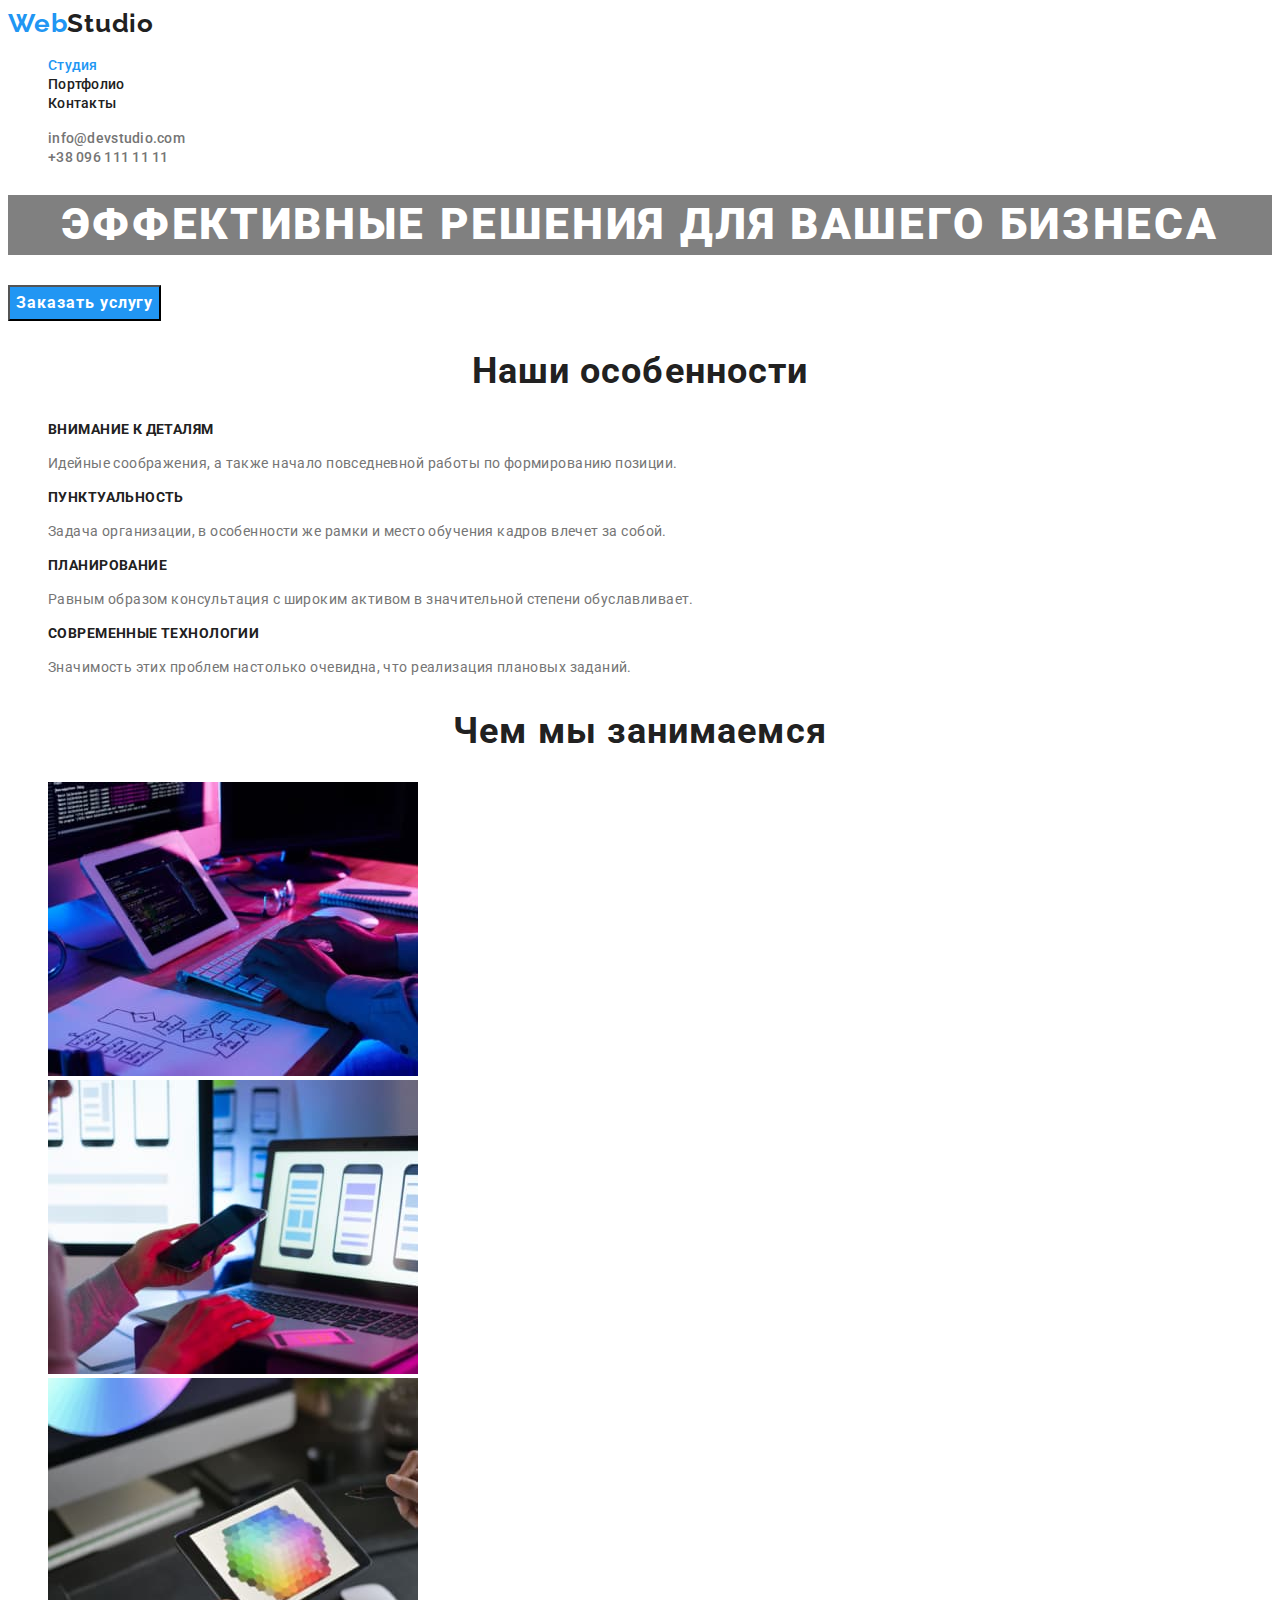
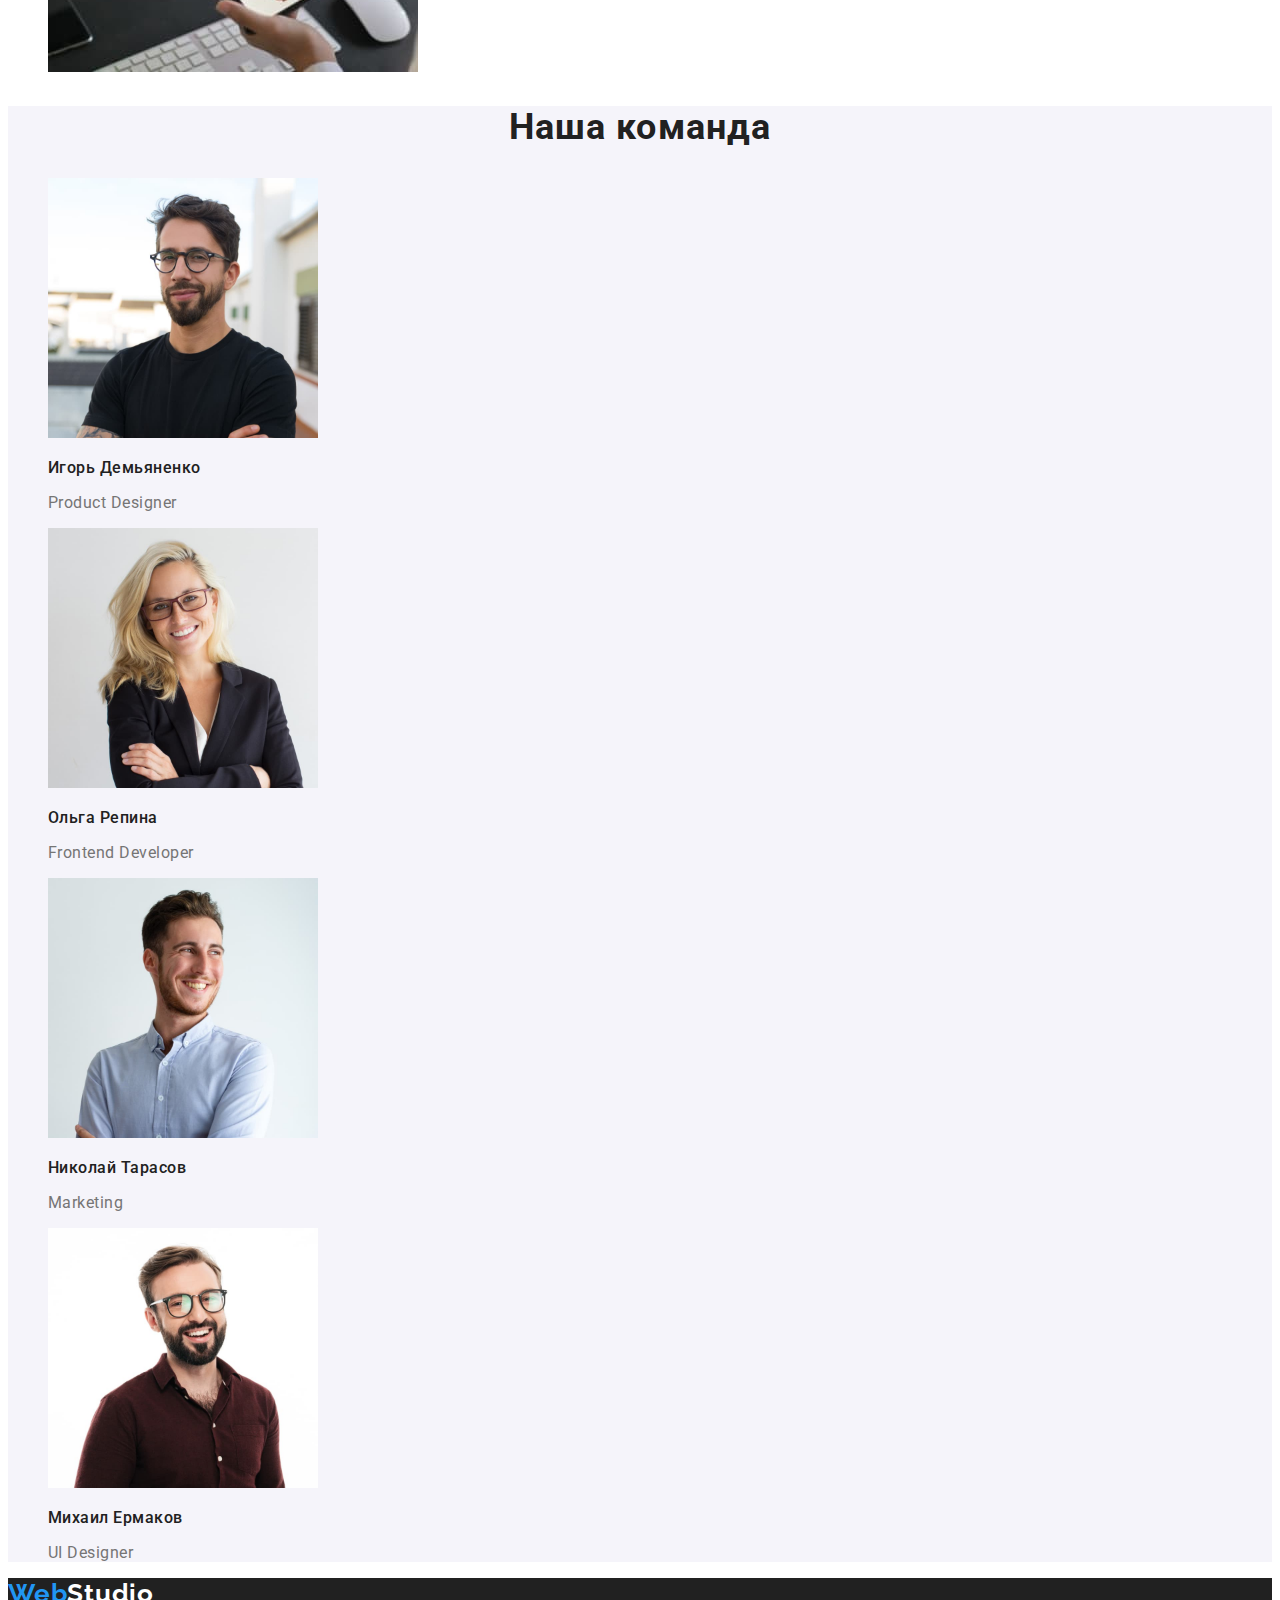
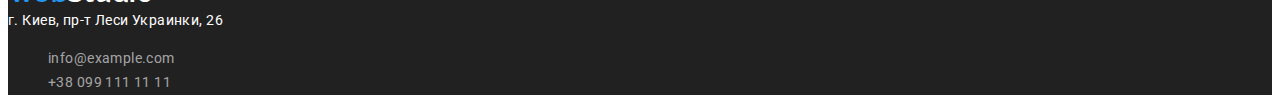
==== index.html @ 9cbf8802 "Initial commit" ====
<!DOCTYPE html>
<html lang="ru">

<head>
    <meta charset="UTF-8">
    <meta http-equiv="X-UA-Compatible" content="IE=edge">
    <meta name="viewport" content="width=device-width, initial-scale=1.0">
    <title>Main</title>
    <link rel="preconnect" href="https://fonts.googleapis.com">
    <link rel="preconnect" href="https://fonts.gstatic.com" crossorigin>
    <link href="https://fonts.googleapis.com/css2?family=Raleway:wght@700&family=Roboto:wght@400;500;700;900&display=swap"
          rel="stylesheet">
    <link rel="stylesheet" href="./css/styles.css">
</head>

<body>
    <!--шапка сайта-->
    <header>
        <nav>
            <a href="" class="logo"><span class="accent">Web</span>Studio</a>
            <ul class="site-nav">
                <li>
                    <a href="./index.html" class="link current">Студия</a>
                </li>
                <li>
                    <a href="./portfolio.html" class="link">Портфолио</a>
                </li>
                <li>
                    <a href="./contacts.html" class="link">Контакты</a>
                </li>
            </ul>
        </nav>
        <ul class="contacts">
            <li>
                <a href="mailto:info@devstudio.com" class="email">info@devstudio.com</a>
            </li>
            <li>
                <a href="tel:+380961111111" class="tel">+38 096 111 11 11</a>
            </li>
        </ul>
    </header>
    <!--основной контент-->
    <main>
        <section class="hero">
            <h1>Эффективные решения для вашего бизнеса</h1>
            <button type="button" class="button">Заказать услугу</button>
        </section>
        <!--особенности-->
        <section>
            <h2 class="title">Наши особенности</h2>
            <ul class="features">
                <li>
                    <h3 class="feature-title">Внимание к деталям</h3>
                    <p class="feature-text">Идейные соображения, а также начало повседневной работы по формированию позиции.</p>
                </li>
                <li>
                    <h3 class="feature-title">Пунктуальность</h3>
                    <p class="feature-text">Задача организации, в особенности же рамки и место обучения кадров влечет за собой.</p>
                </li>
                <li>
                    <h3 class="feature-title">Планирование</h3>
                    <p class="feature-text">Равным образом консультация с широким активом в значительной степени обуславливает.</p>
                </li>
                <li>
                    <h3 class="feature-title">Современные технологии</h3>
                    <p class="feature-text">Значимость этих проблем настолько очевидна, что реализация плановых заданий.</p>
                </li>
            </ul>
        </section>
        <!--наше занятие-->
        <section class="jobs">
            <h2 class="title">Чем мы занимаемся</h2>
            <ul>
                <li>
                    <img width="370" height="294" src="./images/img-1.jpg" alt="Картинка с примером создания кода">
                </li>
                <li>
                    <img width="370" height="294" src="./images/img-2.jpg" alt="Картинка с примером создания мобильных приложений">
                </li>
                <li>
                    <img width="370" height="294" src="./images/img-3.jpg" alt="Картинка с примером оформления сайтов">
                </li>
            </ul>
        </section>
        <!--наша команда-->
        <section class="team">
            <h2 class="title">Наша команда</h2>
            <ul>
                <li>
                    <img src="./images/photo-1.jpg" alt="фото Игоря Демьяненко" width="270" height="260">
                    <h3 class="name">Игорь Демьяненко</h3>
                    <p class="prof">Product Designer</p>
                </li>
                <li>
                    <img src="./images/photo-2.jpg" alt="фото Ольги Репиной" width="270" height="260">
                    <h3 class="name">Ольга Репина</h3>
                    <p class="prof">Frontend Developer</p>
                </li>
                <li>
                    <img src="./images/photo-3.jpg" alt="фото Николая Тарасова" width="270" height="260">
                    <h3 class="name">Николай Тарасов</h3>
                    <p class="prof">Marketing</p>
                </li>
                <li>
                    <img src="./images/photo-4.jpg" alt="фото Михаила Ермакова" width="270" height="260">
                    <h3 class="name">Михаил Ермаков</h3>
                    <p class="prof">UI Designer</p>
                </li>
            </ul>
        </section>
    </main>
    <!--Подвал-->
    <footer class="footer">
        <a href="./index.html" class="logo"><span class="accent">Web</span>Studio</a>
        <address class="adress">г. Киев, пр-т Леси Украинки, 26
            <ul>
                <li>
                    <a href="mailto:info@example.com" class="contacts">info@example.com</a>
                </li>
                <li>
                    <a href="tel:+380991111111" class="contacts">+38 099 111 11 11</a>
                </li>
            </ul>
        </address>
    </footer>
</body>
</html>
---- css/styles.css ----
:root {
  --text-color: #757575;
  --title-color: #212121;
  --accent-color: #2196f3;
  --primary-bkgrnd: #ffffff;
  --secondary-bkgrnd: #f5f4fa;
  --button-bkgrnd: #f5f4fa;
  --white-color: #ffffff;
  --white-transparency-06: rgba(255, 255, 255, 0.6);
}

body {
  background-color: var(--primary-bkgrnd);
  color: var(--text-color);
  font-family: roboto, sans-serif;
}
ul {
  list-style: none;
}

.logo {
  color: var(--title-color);
  text-decoration: none;
  font-family: Raleway, sans-serif;
  font-weight: 700;
  font-size: 26px;
  line-height: 1.19;
  letter-spacing: 0.03em;
}
.accent {
  color: var(--accent-color);
}

/* навигация сайта */
.site-nav .link {
  color: var(--title-color);
  text-decoration: none;
  font-weight: 500;
  font-size: 14px;
  line-height: 1.14;
  letter-spacing: 0.02em;
}
.site-nav .link:hover,
.site-nav .link:focus {
  color: var(--accent-color);
}
.link.current {
  color: var(--accent-color);
}
.email {
  color: var(--text-color);
}
.tel {
  color: var(--text-color);
}
.contacts .email,
.contacts .tel {
  text-decoration: none;

  font-weight: 500;
  font-size: 14px;
  line-height: 1.14;
  letter-spacing: 0.02em;
}
.tel:hover,
.tel:focus {
  color: var(--accent-color);
}
.email:hover,
.email:focus {
  color: var(--accent-color);
}
/* герой */
.hero > h1 {
  color: var(--white-color);
  /* Временный фон */
  background-color: grey;

  font-weight: 900;
  font-size: 44px;
  line-height: 1.36;
  text-align: center;
  letter-spacing: 0.06em;
  text-transform: uppercase;
}
/* кнопка */
.button {
  background-color: var(--accent-color);
  color: var(--white-color);

  font-family: Roboto;
  font-weight: 700;
  font-size: 16px;
  line-height: 1.87;
  display: flex;
  cursor: pointer;
  align-items: center;
  text-align: center;
  letter-spacing: 0.06em;
}
.button:hover,
button:focus {
  color: var(--accent-color);
  background-color: var(--white-color);
}
/* секции основного контента */

.title {
  color: var(--title-color);

  font-weight: 700;
  font-size: 36px;
  line-height: 1.17;
  text-align: center;
  letter-spacing: 0.03em;
}
/* особенности */
.features .feature-title {
  color: var(--title-color);
  font-weight: 700;
  font-size: 14px;
  line-height: 1.14;
  letter-spacing: 0.03em;
  text-transform: uppercase;
}
.features .feature-text {
  color: var(--text-color);
  font-size: 14px;
  line-height: 1.71;
  letter-spacing: 0.03em;
}
/* наша команда*/
.team {
  background-color: var(--secondary-bkgrnd);
}
.team .name {
  color: var(--title-color);
  font-weight: 500;
  font-size: 16px;
  line-height: 1.19;
  letter-spacing: 0.03em;
}
.team .prof {
  font-size: 16px;
  line-height: 1.19;
  letter-spacing: 0.03em;
}
/* футер */

.footer > .logo {
  color: var(--white-color);
}
.adress {
  color: var(--white-color);
  font-size: 14px;
  line-height: 1.71;
  letter-spacing: 0.03em;
  font-style: normal;
}
.footer .contacts:hover,
.footer .contacts:focus {
  color: var(--accent-color);
}

.footer .contacts {
  color: var(--white-transparency-06);
  text-decoration: none;
  font-style: normal;
  font-size: 14px;
  line-height: 1.71;
  letter-spacing: 0.03em;
}
.footer {
  background-color: var(--title-color);
}

/* Портфолио */
.filter-btn {
  color: var(--title-color);
  background-color: var(--button-bkgrnd);
  font-family: Roboto;
  font-weight: 500;
  font-size: 16px;
  line-height: 1.62;
  cursor: pointer;
  text-align: center;
  letter-spacing: 0.03em;
}
.filter-btn:hover,
.filter-btn:focus {
  color: var(--white-color);
  background-color: var(--accent-color);
}
.works .link {
  text-decoration: none;
}
.works .works-title {
  color: var(--title-color);

  font-size: 18px;
  line-height: 2;
  letter-spacing: 0.06em;
}
.works .works-type {
  color: var(--text-color);
  font-size: 16px;
  line-height: 1.87;
  letter-spacing: 0.03em;
}
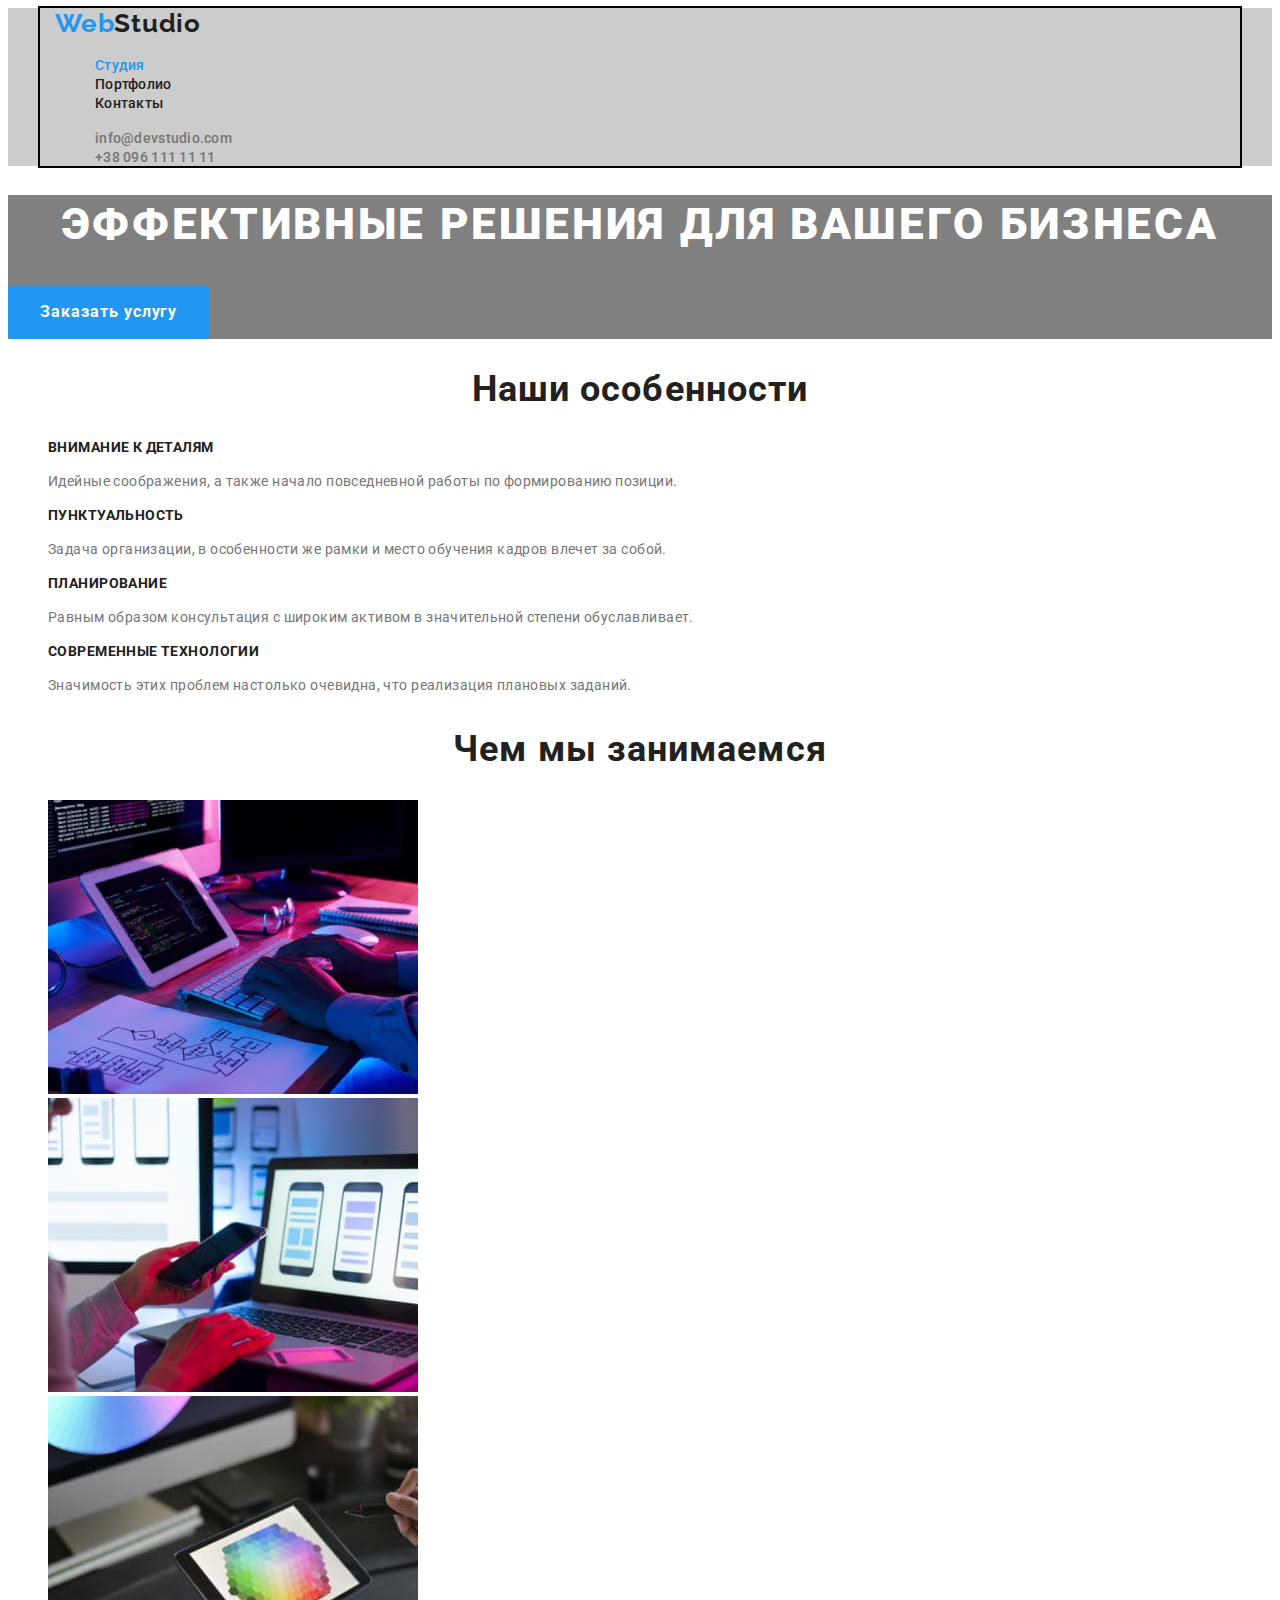
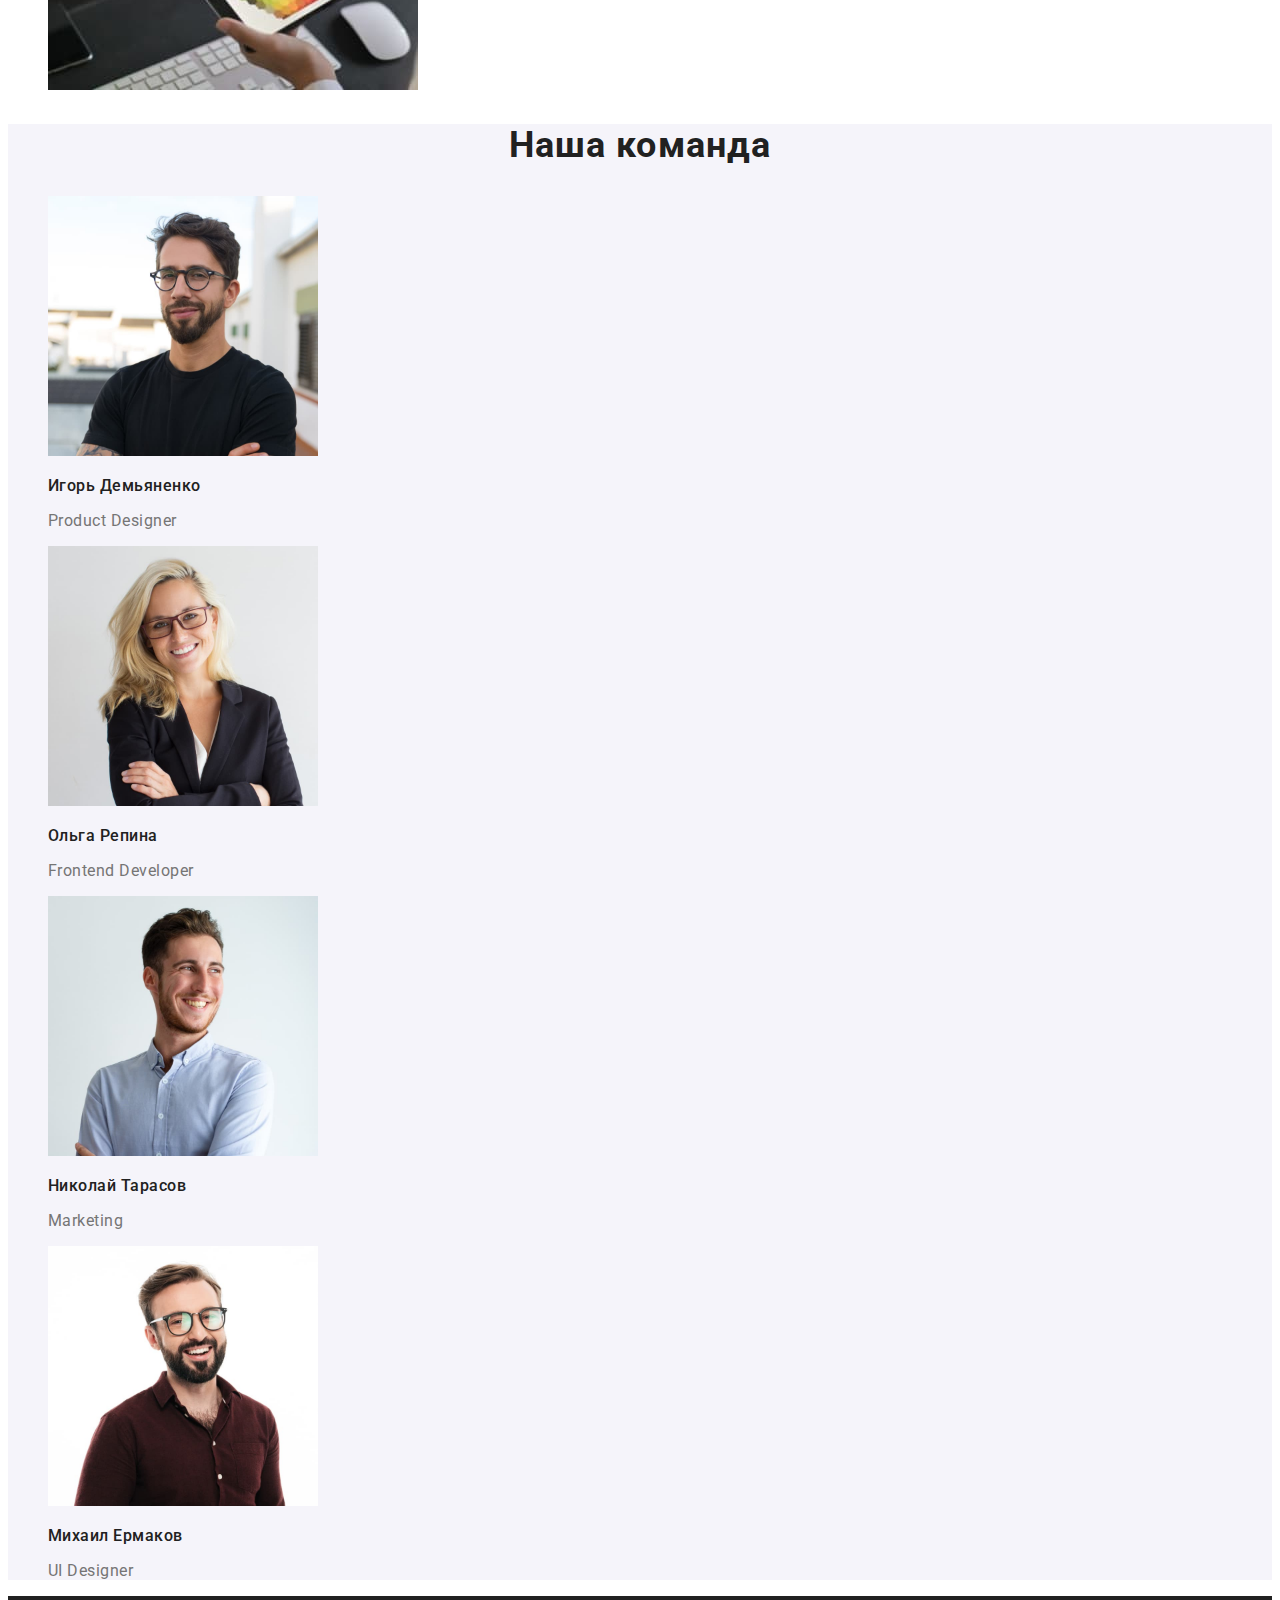
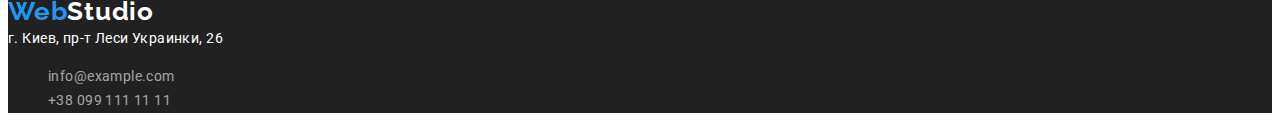
==== commit 1378755a: "Выравнивает хедер, добавляет оформление кнопки" ====
--- a/index.html
+++ b/index.html
@@ -15,7 +15,8 @@
 
 <body>
     <!--шапка сайта-->
-    <header>
+    <header class="page-header">
+        <div class="container">
         <nav>
             <a href="" class="logo"><span class="accent">Web</span>Studio</a>
             <ul class="site-nav">
@@ -37,7 +38,7 @@
             <li>
                 <a href="tel:+380961111111" class="tel">+38 096 111 11 11</a>
             </li>
-        </ul>
+        </ul></div>
     </header>
     <!--основной контент-->
     <main>
--- a/css/styles.css
+++ b/css/styles.css
@@ -8,6 +8,10 @@
   --white-color: #ffffff;
   --white-transparency-06: rgba(255, 255, 255, 0.6);
 }
+/* container
+width 1170px
+padding left 15px
+padding right 15px */
 
 body {
   background-color: var(--primary-bkgrnd);
@@ -18,6 +22,16 @@
   list-style: none;
 }
 
+/* Шапка сайта */
+.page-header {
+  background-color: #ccc;
+}
+.container {
+  margin: 0 auto;
+  width: 1170px;
+  padding: 0 15px;
+  outline: 2px solid #000;
+}
 .logo {
   color: var(--title-color);
   text-decoration: none;
@@ -71,11 +85,13 @@
   color: var(--accent-color);
 }
 /* герой */
-.hero > h1 {
+
+.hero {
   color: var(--white-color);
   /* Временный фон */
   background-color: grey;
-
+}
+.hero > h1 {
   font-weight: 900;
   font-size: 44px;
   line-height: 1.36;
@@ -85,6 +101,11 @@
 }
 /* кнопка */
 .button {
+  border: 2px solid transparent;
+  display: inline-block;
+  min-width: 200px;
+  border-radius: 4px;
+  padding: 10px 30px;
   background-color: var(--accent-color);
   color: var(--white-color);
 
@@ -92,7 +113,6 @@
   font-weight: 700;
   font-size: 16px;
   line-height: 1.87;
-  display: flex;
   cursor: pointer;
   align-items: center;
   text-align: center;
@@ -100,6 +120,7 @@
 }
 .button:hover,
 button:focus {
+  border: 2px solid var(--accent-color);
   color: var(--accent-color);
   background-color: var(--white-color);
 }
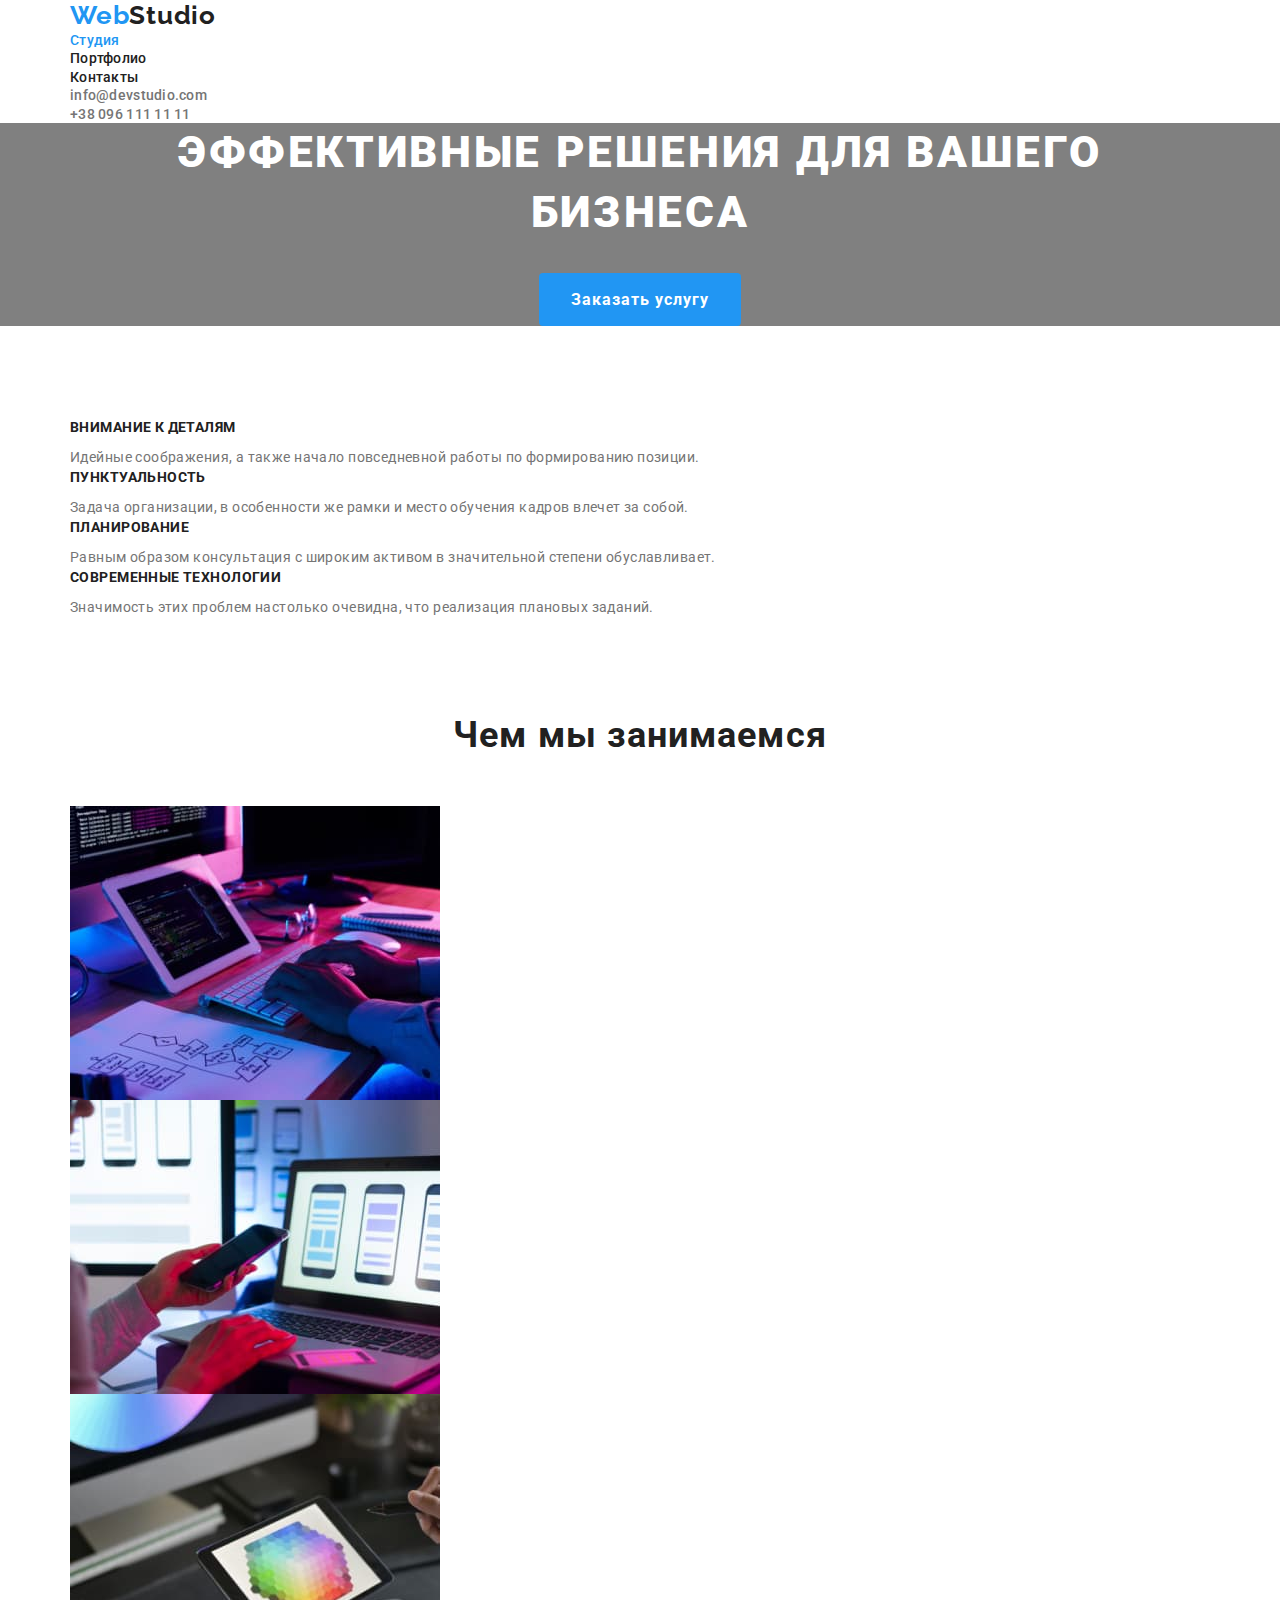
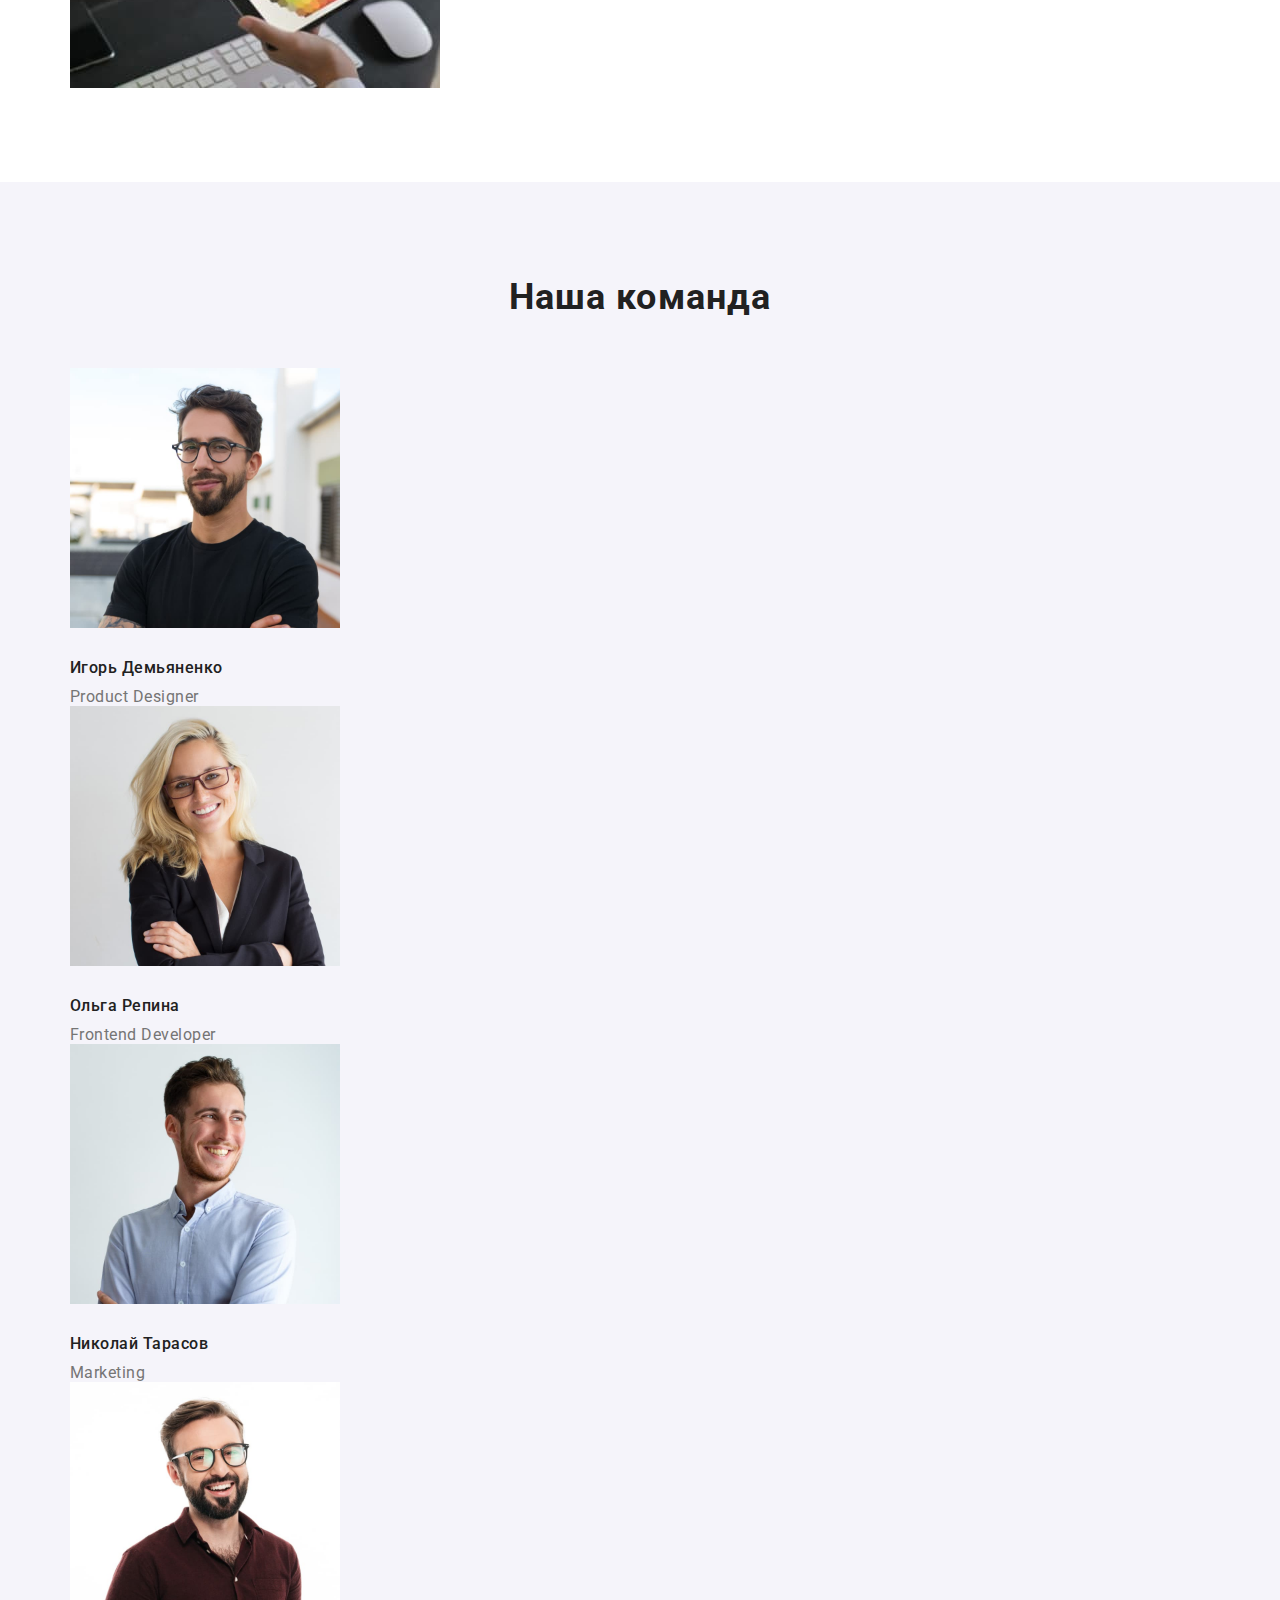
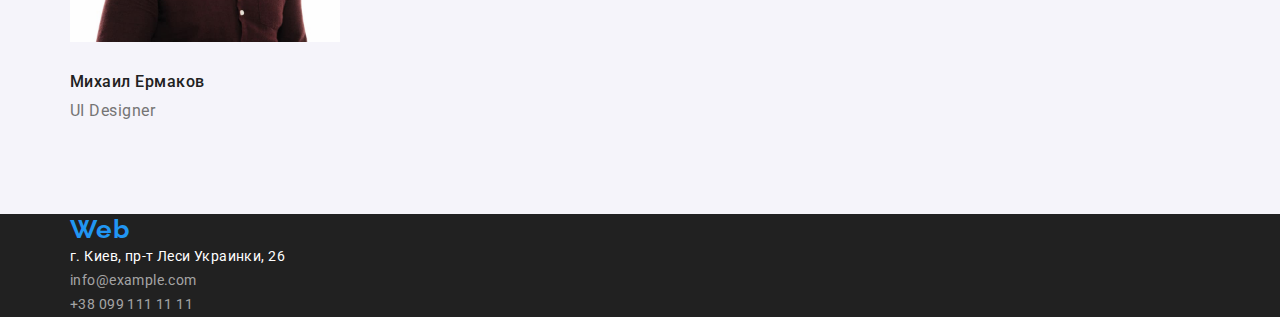
==== commit 57486574: "добавляет нормализацию, устанавливает отступы" ====
--- a/index.html
+++ b/index.html
@@ -10,6 +10,7 @@
     <link rel="preconnect" href="https://fonts.gstatic.com" crossorigin>
     <link href="https://fonts.googleapis.com/css2?family=Raleway:wght@700&family=Roboto:wght@400;500;700;900&display=swap"
           rel="stylesheet">
+    <link rel="stylesheet" href="https://cdnjs.cloudflare.com/ajax/libs/modern-normalize/1.0.0/modern-normalize.min.css" />
     <link rel="stylesheet" href="./css/styles.css">
 </head>
 
@@ -19,7 +20,7 @@
         <div class="container">
         <nav>
             <a href="" class="logo"><span class="accent">Web</span>Studio</a>
-            <ul class="site-nav">
+            <ul class="site-nav list">
                 <li>
                     <a href="./index.html" class="link current">Студия</a>
                 </li>
@@ -31,7 +32,7 @@
                 </li>
             </ul>
         </nav>
-        <ul class="contacts">
+        <ul class="contacts list">
             <li>
                 <a href="mailto:info@devstudio.com" class="email">info@devstudio.com</a>
             </li>
@@ -42,14 +43,17 @@
     </header>
     <!--основной контент-->
     <main>
+        <!-- Герой -->
         <section class="hero">
-            <h1>Эффективные решения для вашего бизнеса</h1>
-            <button type="button" class="button">Заказать услугу</button>
+            <div class="container">
+                <h1>Эффективные решения для вашего бизнеса</h1>
+                <button type="button" class="button">Заказать услугу</button>
+            </div>
         </section>
         <!--особенности-->
-        <section>
+        <section class="features container">
             <h2 class="title">Наши особенности</h2>
-            <ul class="features">
+            <ul class="features-list list">
                 <li>
                     <h3 class="feature-title">Внимание к деталям</h3>
                     <p class="feature-text">Идейные соображения, а также начало повседневной работы по формированию позиции.</p>
@@ -69,9 +73,9 @@
             </ul>
         </section>
         <!--наше занятие-->
-        <section class="jobs">
+        <section class="jobs container">
             <h2 class="title">Чем мы занимаемся</h2>
-            <ul>
+            <ul class="list">
                 <li>
                     <img width="370" height="294" src="./images/img-1.jpg" alt="Картинка с примером создания кода">
                 </li>
@@ -85,44 +89,49 @@
         </section>
         <!--наша команда-->
         <section class="team">
-            <h2 class="title">Наша команда</h2>
-            <ul>
-                <li>
-                    <img src="./images/photo-1.jpg" alt="фото Игоря Демьяненко" width="270" height="260">
-                    <h3 class="name">Игорь Демьяненко</h3>
-                    <p class="prof">Product Designer</p>
-                </li>
-                <li>
-                    <img src="./images/photo-2.jpg" alt="фото Ольги Репиной" width="270" height="260">
-                    <h3 class="name">Ольга Репина</h3>
-                    <p class="prof">Frontend Developer</p>
-                </li>
-                <li>
-                    <img src="./images/photo-3.jpg" alt="фото Николая Тарасова" width="270" height="260">
-                    <h3 class="name">Николай Тарасов</h3>
-                    <p class="prof">Marketing</p>
-                </li>
-                <li>
-                    <img src="./images/photo-4.jpg" alt="фото Михаила Ермакова" width="270" height="260">
-                    <h3 class="name">Михаил Ермаков</h3>
-                    <p class="prof">UI Designer</p>
-                </li>
-            </ul>
+            <div class="container">
+                <h2 class="title">Наша команда</h2>
+                <ul class="list">
+                    <li>
+                        <img src="./images/photo-1.jpg" alt="фото Игоря Демьяненко" width="270" height="260" class="team-img">
+                        <h3 class="name">Игорь Демьяненко</h3>
+                        <p class="prof">Product Designer</p>
+                    </li>
+                    <li>
+                        <img src="./images/photo-2.jpg" alt="фото Ольги Репиной" width="270" height="260" class="team-img">
+                        <h3 class="name">Ольга Репина</h3>
+                        <p class="prof">Frontend Developer</p>
+                    </li>
+                    <li>
+                        <img src="./images/photo-3.jpg" alt="фото Николая Тарасова" width="270" height="260" class="team-img">
+                        <h3 class="name">Николай Тарасов</h3>
+                        <p class="prof">Marketing</p>
+                    </li>
+                    <li>
+                        <img src="./images/photo-4.jpg" alt="фото Михаила Ермакова" width="270" height="260" class="team-img">
+                        <h3 class="name">Михаил Ермаков</h3>
+                        <p class="prof">UI Designer</p>
+                    </li>
+                </ul>
+            </div>
         </section>
     </main>
     <!--Подвал-->
     <footer class="footer">
-        <a href="./index.html" class="logo"><span class="accent">Web</span>Studio</a>
-        <address class="adress">г. Киев, пр-т Леси Украинки, 26
-            <ul>
-                <li>
-                    <a href="mailto:info@example.com" class="contacts">info@example.com</a>
-                </li>
-                <li>
-                    <a href="tel:+380991111111" class="contacts">+38 099 111 11 11</a>
-                </li>
-            </ul>
-        </address>
+        <div class="container">
+            <a href="./index.html" class="logo"><span class="accent">Web</span>Studio</a>
+            <address class="adress">г. Киев, пр-т Леси Украинки, 26
+                <ul class="list">
+                    <li>
+                        <a href="mailto:info@example.com" class="contacts">info@example.com</a>
+                    </li>
+                    <li>
+                        <a href="tel:+380991111111" class="contacts">+38 099 111 11 11</a>
+                    </li>
+                </ul>
+            </address>
+        </div>
+       
     </footer>
 </body>
 </html>--- a/css/styles.css
+++ b/css/styles.css
@@ -8,30 +8,27 @@
   --white-color: #ffffff;
   --white-transparency-06: rgba(255, 255, 255, 0.6);
 }
-/* container
-width 1170px
-padding left 15px
-padding right 15px */
 
 body {
   background-color: var(--primary-bkgrnd);
   color: var(--text-color);
   font-family: roboto, sans-serif;
 }
-ul {
+
+.list {
   list-style: none;
-}
-
-/* Шапка сайта */
-.page-header {
-  background-color: #ccc;
-}
+  margin: 0;
+  padding: 0;
+}
+
 .container {
   margin: 0 auto;
   width: 1170px;
   padding: 0 15px;
-  outline: 2px solid #000;
-}
+  /* outline: 2px solid gray; */
+}
+
+/* Шапка сайта */
 .logo {
   color: var(--title-color);
   text-decoration: none;
@@ -84,18 +81,21 @@
 .email:focus {
   color: var(--accent-color);
 }
+
 /* герой */
-
 .hero {
+  margin-bottom: 94px;
+  text-align: center;
   color: var(--white-color);
   /* Временный фон */
   background-color: grey;
 }
-.hero > h1 {
+.hero h1 {
+  margin-top: 0;
+  margin-bottom: 30px;
   font-weight: 900;
   font-size: 44px;
   line-height: 1.36;
-  text-align: center;
   letter-spacing: 0.06em;
   text-transform: uppercase;
 }
@@ -124,11 +124,10 @@
   color: var(--accent-color);
   background-color: var(--white-color);
 }
-/* секции основного контента */
 
 .title {
-  color: var(--title-color);
-
+  margin: 0;
+  color: var(--title-color);
   font-weight: 700;
   font-size: 36px;
   line-height: 1.17;
@@ -136,7 +135,14 @@
   letter-spacing: 0.03em;
 }
 /* особенности */
-.features .feature-title {
+.features {
+  margin-bottom: 94px;
+}
+/* временно скрытый заголовок */
+.features .title {
+  display: none;
+}
+.features-list .feature-title {
   color: var(--title-color);
   font-weight: 700;
   font-size: 14px;
@@ -144,17 +150,40 @@
   letter-spacing: 0.03em;
   text-transform: uppercase;
 }
-.features .feature-text {
+.features-list .feature-text {
   color: var(--text-color);
   font-size: 14px;
   line-height: 1.71;
   letter-spacing: 0.03em;
 }
+.feature-title {
+  margin: 0 0 10px;
+}
+.feature-text {
+  margin: 0;
+}
+
+/* Наше занятие */
+.jobs {
+  margin-bottom: 94px;
+}
+.jobs .title {
+  margin-bottom: 50px;
+}
+.jobs img {
+  display: block;
+}
+
 /* наша команда*/
 .team {
+  padding: 94px 0;
   background-color: var(--secondary-bkgrnd);
 }
+.team .title {
+  margin-bottom: 50px;
+}
 .team .name {
+  margin: 0 0 10px;
   color: var(--title-color);
   font-weight: 500;
   font-size: 16px;
@@ -162,9 +191,16 @@
   letter-spacing: 0.03em;
 }
 .team .prof {
+  margin: 0;
   font-size: 16px;
   line-height: 1.19;
   letter-spacing: 0.03em;
+}
+.team .team-img {
+  display: block;
+}
+.team-img {
+  margin-bottom: 30px;
 }
 /* футер */
 
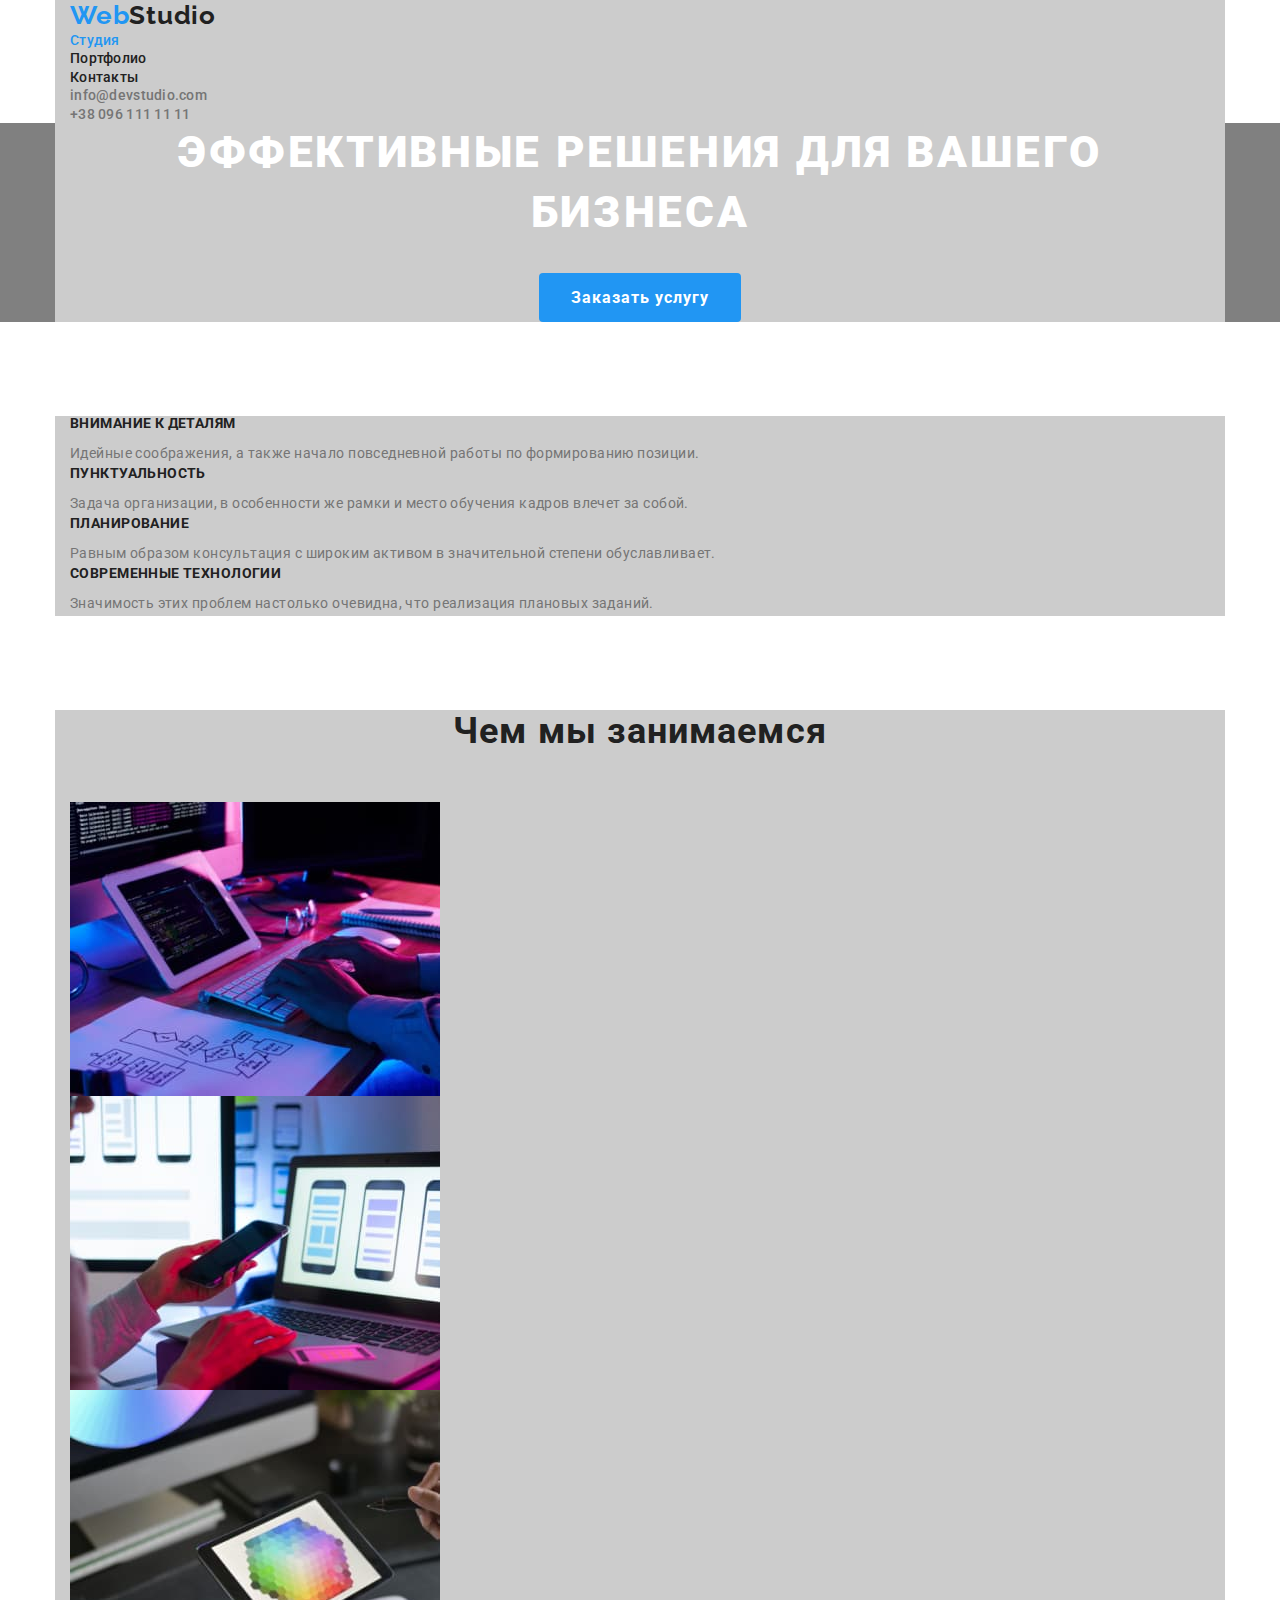
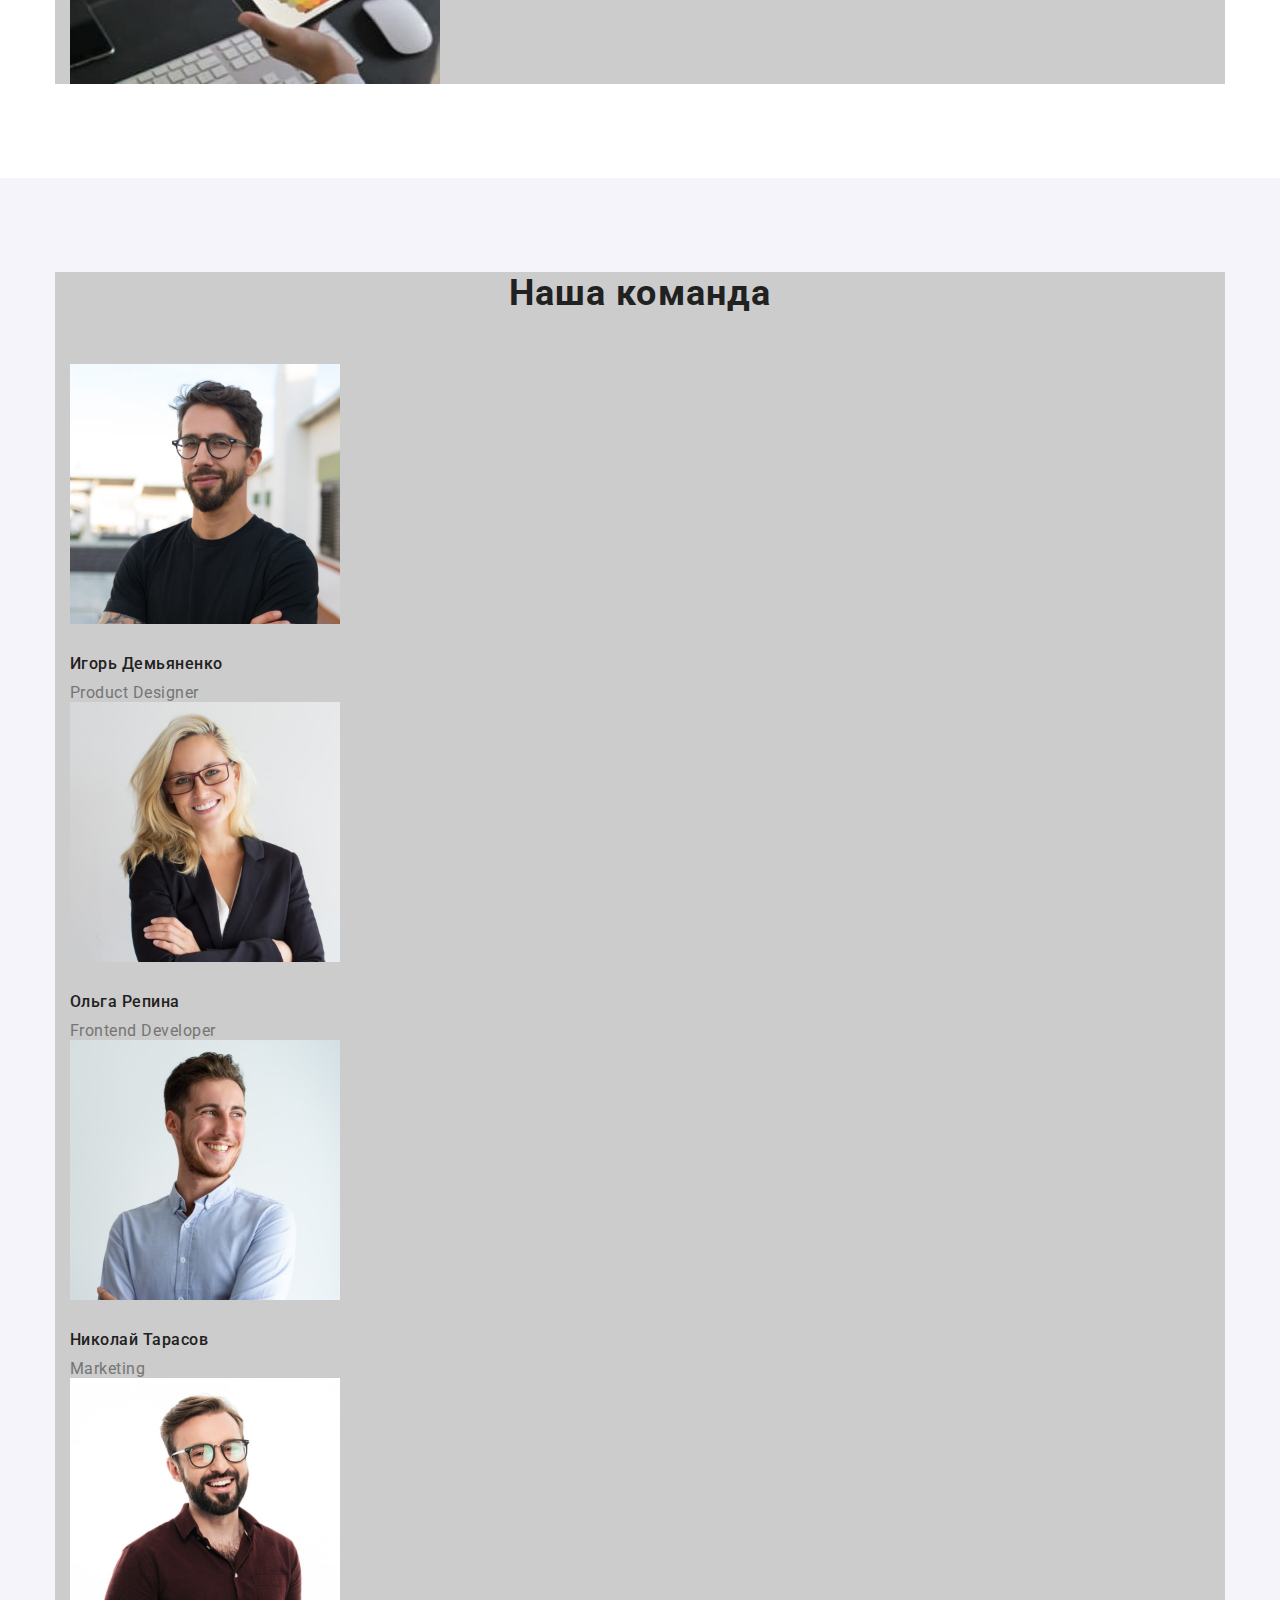
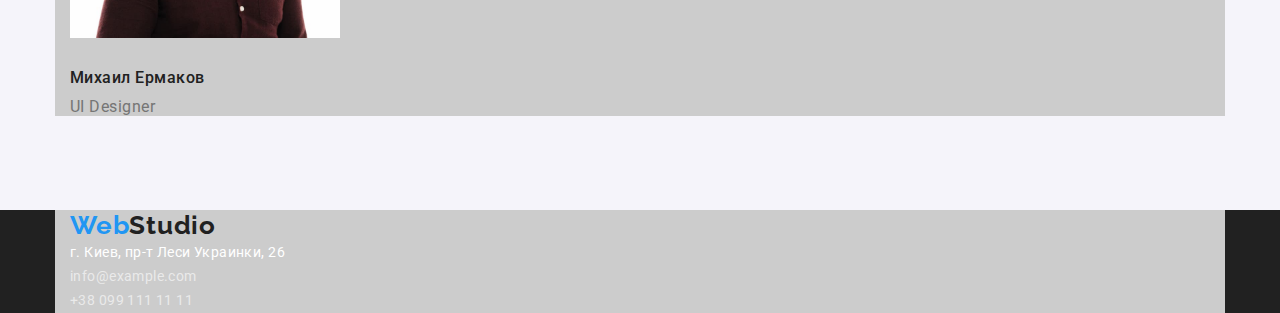
==== commit 3767cfac: "выравнивает элементы страницы портфолио" ====
--- a/index.html
+++ b/index.html
@@ -8,8 +8,7 @@
     <title>Main</title>
     <link rel="preconnect" href="https://fonts.googleapis.com">
     <link rel="preconnect" href="https://fonts.gstatic.com" crossorigin>
-    <link href="https://fonts.googleapis.com/css2?family=Raleway:wght@700&family=Roboto:wght@400;500;700;900&display=swap"
-          rel="stylesheet">
+    <link href="https://fonts.googleapis.com/css2?family=Raleway:wght@700&family=Roboto:wght@400;500;700;900&display=swap" rel="stylesheet">
     <link rel="stylesheet" href="https://cdnjs.cloudflare.com/ajax/libs/modern-normalize/1.0.0/modern-normalize.min.css" />
     <link rel="stylesheet" href="./css/styles.css">
 </head>
--- a/css/styles.css
+++ b/css/styles.css
@@ -26,6 +26,7 @@
   width: 1170px;
   padding: 0 15px;
   /* outline: 2px solid gray; */
+  background-color: #ccc;
 }
 
 /* Шапка сайта */
@@ -101,11 +102,11 @@
 }
 /* кнопка */
 .button {
-  border: 2px solid transparent;
+  border: none;
   display: inline-block;
   min-width: 200px;
   border-radius: 4px;
-  padding: 10px 30px;
+  padding: 10px 32px;
   background-color: var(--accent-color);
   color: var(--white-color);
 
@@ -120,9 +121,7 @@
 }
 .button:hover,
 button:focus {
-  border: 2px solid var(--accent-color);
-  color: var(--accent-color);
-  background-color: var(--white-color);
+  background-color: #188ce8;
 }
 
 .title {
@@ -232,7 +231,14 @@
 }
 
 /* Портфолио */
+.works {
+  margin: 94px 0;
+}
 .filter-btn {
+  border-radius: 4px;
+  border: none;
+  padding: 6px 22px;
+  min-width: 73px;
   color: var(--title-color);
   background-color: var(--button-bkgrnd);
   font-family: Roboto;
@@ -248,19 +254,24 @@
   color: var(--white-color);
   background-color: var(--accent-color);
 }
-.works .link {
-  text-decoration: none;
-}
-.works .works-title {
-  color: var(--title-color);
-
+.works-list .link {
+  text-decoration: none;
+}
+.works-list .works-title {
+  margin: 0 0 4px;
+  color: var(--title-color);
   font-size: 18px;
   line-height: 2;
   letter-spacing: 0.06em;
 }
-.works .works-type {
+.works-list .works-type {
+  margin: 0 0 20px;
   color: var(--text-color);
   font-size: 16px;
   line-height: 1.87;
   letter-spacing: 0.03em;
 }
+.works-list img {
+  display: block;
+  margin-bottom: 20px;
+}
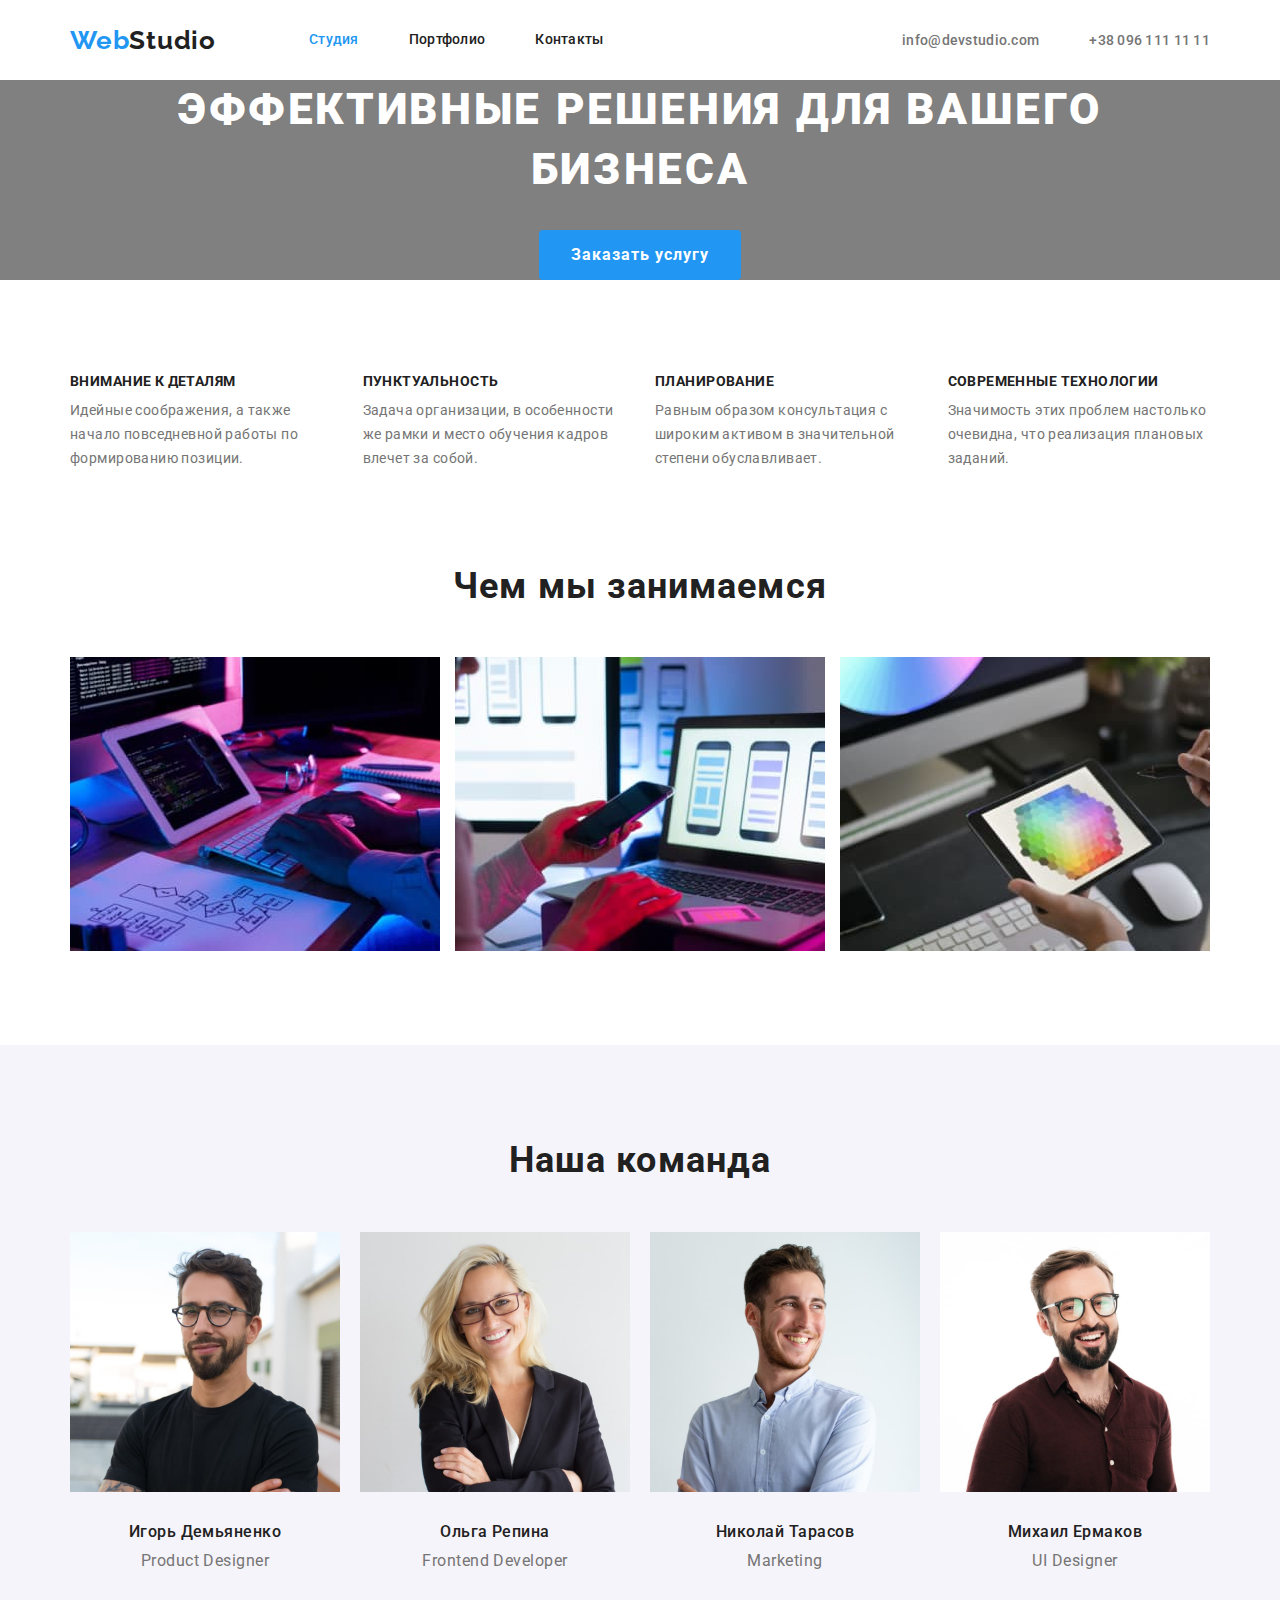
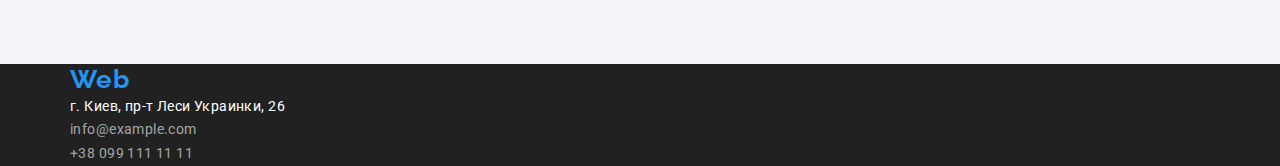
==== commit 44af16cf: "позиционирует элементы главной страницы" ====
--- a/index.html
+++ b/index.html
@@ -16,17 +16,17 @@
 <body>
     <!--шапка сайта-->
     <header class="page-header">
-        <div class="container">
-        <nav>
+        <div class="container flex-container">
+        <nav class="nav-box">
             <a href="" class="logo"><span class="accent">Web</span>Studio</a>
             <ul class="site-nav list">
-                <li>
+                <li class="item">
                     <a href="./index.html" class="link current">Студия</a>
                 </li>
-                <li>
+                <li class="item">
                     <a href="./portfolio.html" class="link">Портфолио</a>
                 </li>
-                <li>
+                <li class="item">
                     <a href="./contacts.html" class="link">Контакты</a>
                 </li>
             </ul>
@@ -38,7 +38,8 @@
             <li>
                 <a href="tel:+380961111111" class="tel">+38 096 111 11 11</a>
             </li>
-        </ul></div>
+        </ul>
+        </div>
     </header>
     <!--основной контент-->
     <main>
@@ -53,19 +54,19 @@
         <section class="features container">
             <h2 class="title">Наши особенности</h2>
             <ul class="features-list list">
-                <li>
+                <li class="item">
                     <h3 class="feature-title">Внимание к деталям</h3>
                     <p class="feature-text">Идейные соображения, а также начало повседневной работы по формированию позиции.</p>
                 </li>
-                <li>
+                <li class="item">
                     <h3 class="feature-title">Пунктуальность</h3>
                     <p class="feature-text">Задача организации, в особенности же рамки и место обучения кадров влечет за собой.</p>
                 </li>
-                <li>
+                <li class="item">
                     <h3 class="feature-title">Планирование</h3>
                     <p class="feature-text">Равным образом консультация с широким активом в значительной степени обуславливает.</p>
                 </li>
-                <li>
+                <li class="item">
                     <h3 class="feature-title">Современные технологии</h3>
                     <p class="feature-text">Значимость этих проблем настолько очевидна, что реализация плановых заданий.</p>
                 </li>
@@ -74,14 +75,14 @@
         <!--наше занятие-->
         <section class="jobs container">
             <h2 class="title">Чем мы занимаемся</h2>
-            <ul class="list">
-                <li>
+            <ul class="jobs-list list">
+                <li class="item">
                     <img width="370" height="294" src="./images/img-1.jpg" alt="Картинка с примером создания кода">
                 </li>
-                <li>
+                <li class="item">
                     <img width="370" height="294" src="./images/img-2.jpg" alt="Картинка с примером создания мобильных приложений">
                 </li>
-                <li>
+                <li class="item">
                     <img width="370" height="294" src="./images/img-3.jpg" alt="Картинка с примером оформления сайтов">
                 </li>
             </ul>
@@ -90,23 +91,23 @@
         <section class="team">
             <div class="container">
                 <h2 class="title">Наша команда</h2>
-                <ul class="list">
-                    <li>
+                <ul class="team-list list">
+                    <li class="item">
                         <img src="./images/photo-1.jpg" alt="фото Игоря Демьяненко" width="270" height="260" class="team-img">
                         <h3 class="name">Игорь Демьяненко</h3>
                         <p class="prof">Product Designer</p>
                     </li>
-                    <li>
+                    <li class="item">
                         <img src="./images/photo-2.jpg" alt="фото Ольги Репиной" width="270" height="260" class="team-img">
                         <h3 class="name">Ольга Репина</h3>
                         <p class="prof">Frontend Developer</p>
                     </li>
-                    <li>
+                    <li class="item">
                         <img src="./images/photo-3.jpg" alt="фото Николая Тарасова" width="270" height="260" class="team-img">
                         <h3 class="name">Николай Тарасов</h3>
                         <p class="prof">Marketing</p>
                     </li>
-                    <li>
+                    <li class="item">
                         <img src="./images/photo-4.jpg" alt="фото Михаила Ермакова" width="270" height="260" class="team-img">
                         <h3 class="name">Михаил Ермаков</h3>
                         <p class="prof">UI Designer</p>
--- a/css/styles.css
+++ b/css/styles.css
@@ -26,11 +26,18 @@
   width: 1170px;
   padding: 0 15px;
   /* outline: 2px solid gray; */
-  background-color: #ccc;
+  /* background-color: #ccc; */
+}
+
+.flex-container {
+  display: flex;
 }
 
 /* Шапка сайта */
+
 .logo {
+  display: block;
+  margin-right: 93px;
   color: var(--title-color);
   text-decoration: none;
   font-family: Raleway, sans-serif;
@@ -39,12 +46,29 @@
   line-height: 1.19;
   letter-spacing: 0.03em;
 }
+
 .accent {
   color: var(--accent-color);
 }
 
 /* навигация сайта */
+.nav-box {
+  display: flex;
+  align-items: center;
+}
+
+.site-nav {
+  display: flex;
+}
+
+.site-nav > .item:not(:last-child) {
+  margin-right: 50px;
+}
+
 .site-nav .link {
+  display: block;
+  padding-top: 32px;
+  padding-bottom: 32px;
   color: var(--title-color);
   text-decoration: none;
   font-weight: 500;
@@ -52,6 +76,7 @@
   line-height: 1.14;
   letter-spacing: 0.02em;
 }
+
 .site-nav .link:hover,
 .site-nav .link:focus {
   color: var(--accent-color);
@@ -73,6 +98,15 @@
   font-size: 14px;
   line-height: 1.14;
   letter-spacing: 0.02em;
+}
+
+.contacts .email {
+  margin-right: 50px;
+}
+.contacts {
+  display: flex;
+  margin-left: auto;
+  align-items: center;
 }
 .tel:hover,
 .tel:focus {
@@ -134,6 +168,18 @@
   letter-spacing: 0.03em;
 }
 /* особенности */
+.features-list {
+  display: flex;
+}
+/* .features-list > .item {
+  background-color: tomato;
+} */
+.features-list > .item:not(:last-child) {
+  margin-right: 30px;
+}
+.features-list .item {
+  flex-basis: 270px;
+}
 .features {
   margin-bottom: 94px;
 }
@@ -163,6 +209,10 @@
 }
 
 /* Наше занятие */
+.jobs-list {
+  display: flex;
+  justify-content: space-between;
+}
 .jobs {
   margin-bottom: 94px;
 }
@@ -174,6 +224,11 @@
 }
 
 /* наша команда*/
+.team-list {
+  display: flex;
+  justify-content: space-between;
+}
+
 .team {
   padding: 94px 0;
   background-color: var(--secondary-bkgrnd);
@@ -182,6 +237,7 @@
   margin-bottom: 50px;
 }
 .team .name {
+  text-align: center;
   margin: 0 0 10px;
   color: var(--title-color);
   font-weight: 500;
@@ -190,6 +246,7 @@
   letter-spacing: 0.03em;
 }
 .team .prof {
+  text-align: center;
   margin: 0;
   font-size: 16px;
   line-height: 1.19;
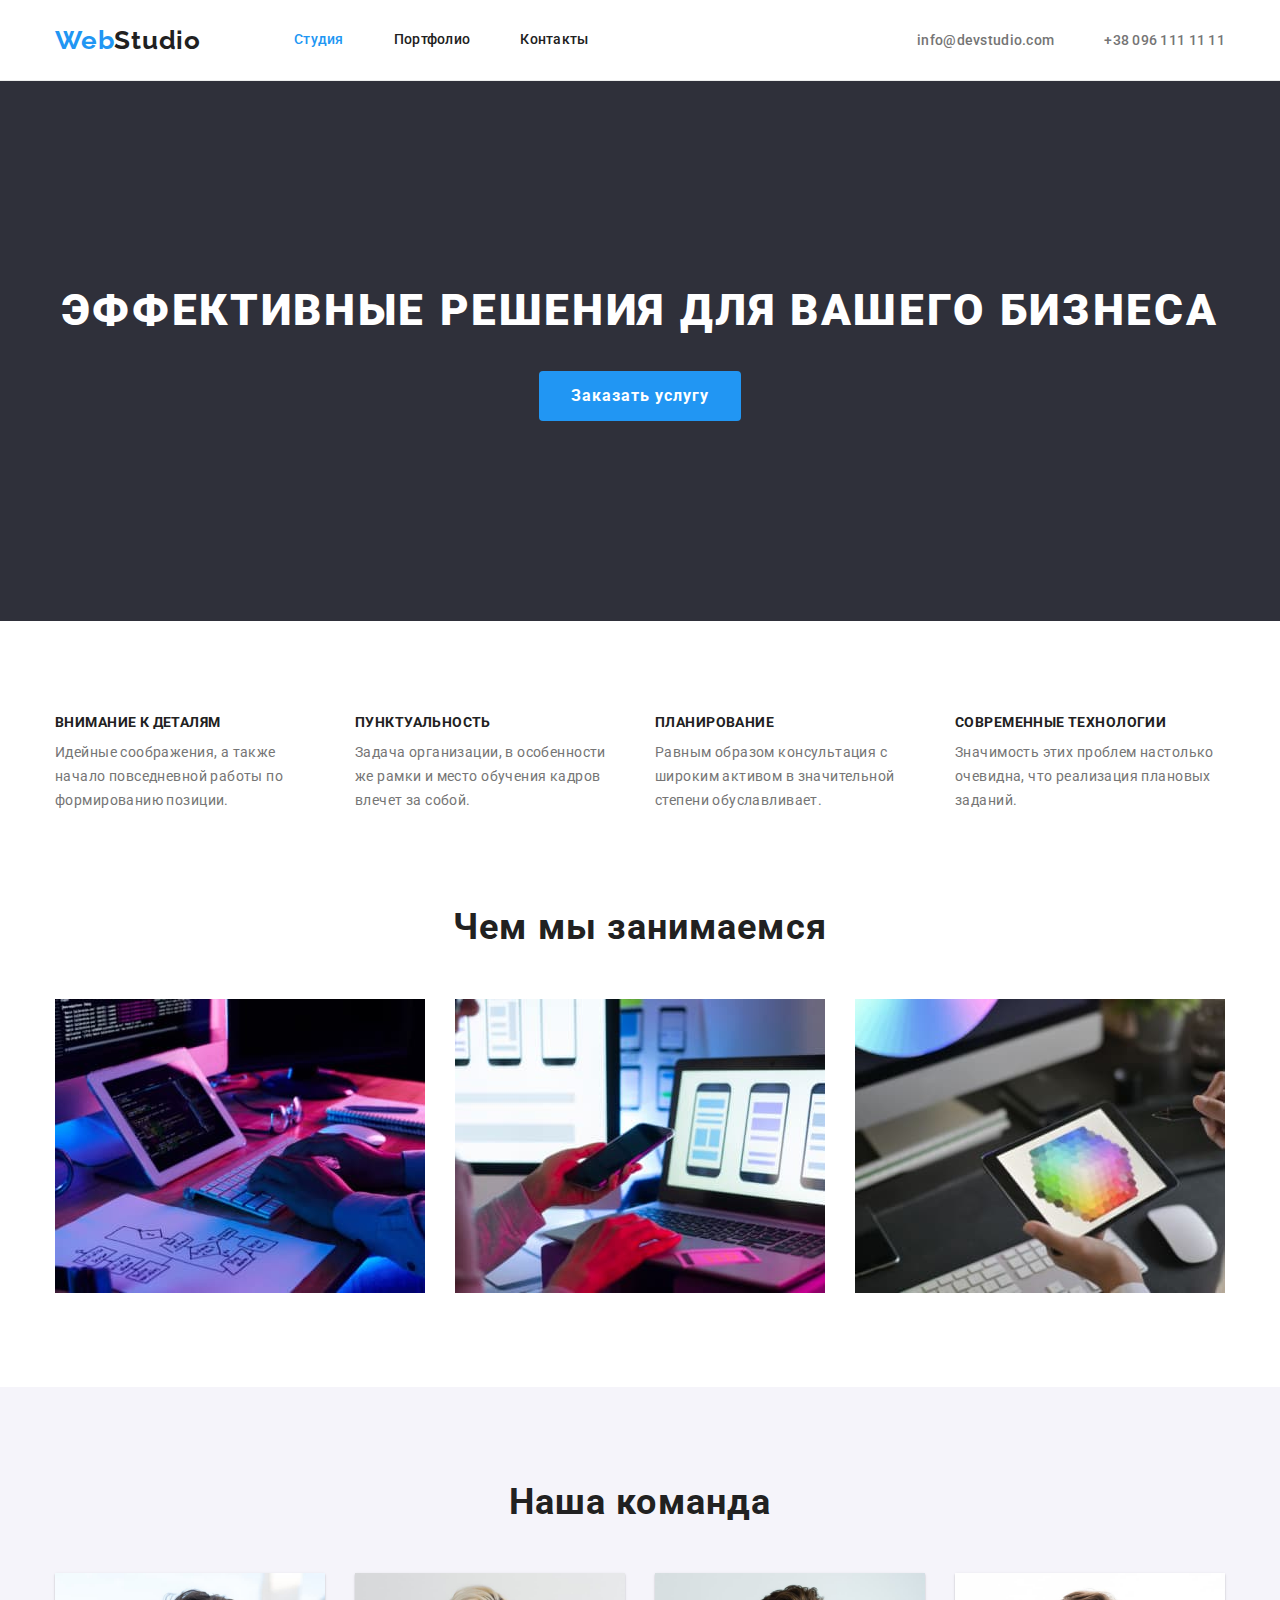
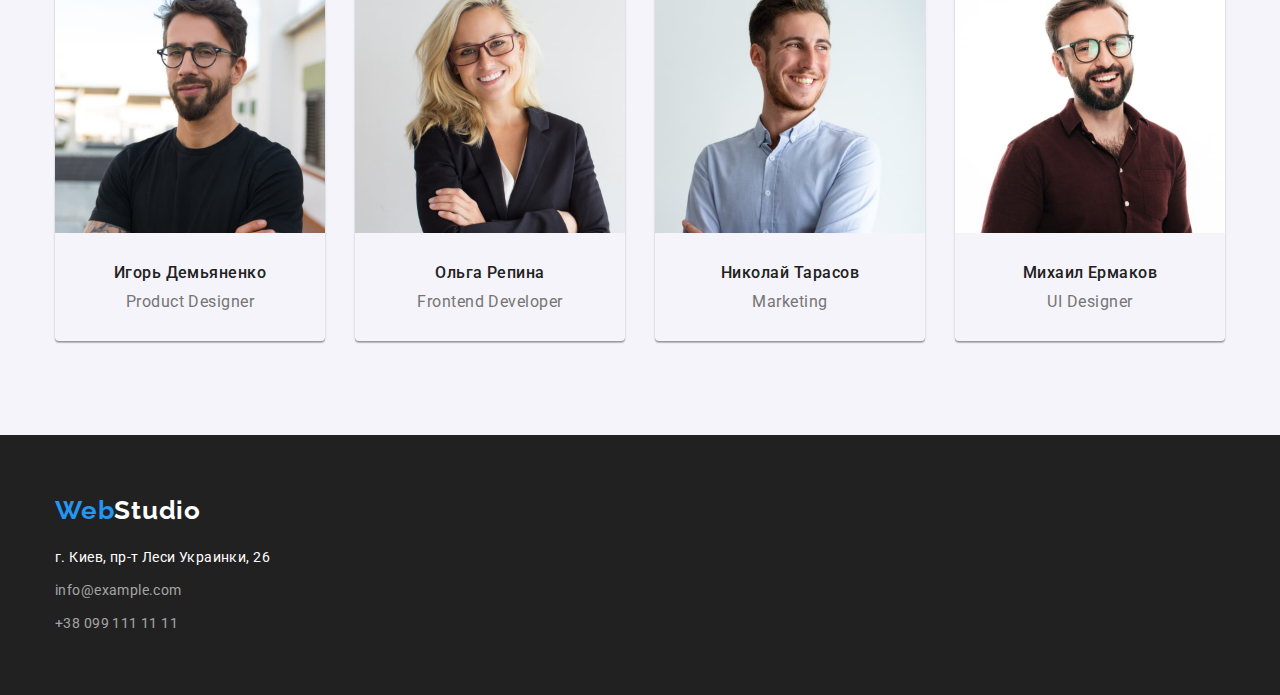
==== commit 46eaa89b: "оформление главной страницы" ====
--- a/index.html
+++ b/index.html
@@ -94,23 +94,31 @@
                 <ul class="team-list list">
                     <li class="item">
                         <img src="./images/photo-1.jpg" alt="фото Игоря Демьяненко" width="270" height="260" class="team-img">
-                        <h3 class="name">Игорь Демьяненко</h3>
+                        <div class="card-content">
+                            <h3 class="name">Игорь Демьяненко</h3>
                         <p class="prof">Product Designer</p>
+                        </div>
                     </li>
                     <li class="item">
                         <img src="./images/photo-2.jpg" alt="фото Ольги Репиной" width="270" height="260" class="team-img">
-                        <h3 class="name">Ольга Репина</h3>
+                        <div class="card-content">
+                            <h3 class="name">Ольга Репина</h3>
                         <p class="prof">Frontend Developer</p>
+                        </div>
                     </li>
                     <li class="item">
                         <img src="./images/photo-3.jpg" alt="фото Николая Тарасова" width="270" height="260" class="team-img">
-                        <h3 class="name">Николай Тарасов</h3>
+                        <div class="card-content">
+                            <h3 class="name">Николай Тарасов</h3>
                         <p class="prof">Marketing</p>
+                        </div>
                     </li>
                     <li class="item">
                         <img src="./images/photo-4.jpg" alt="фото Михаила Ермакова" width="270" height="260" class="team-img">
-                        <h3 class="name">Михаил Ермаков</h3>
+                        <div class="card-content">
+                            <h3 class="name">Михаил Ермаков</h3>
                         <p class="prof">UI Designer</p>
+                        </div>
                     </li>
                 </ul>
             </div>
@@ -120,12 +128,13 @@
     <footer class="footer">
         <div class="container">
             <a href="./index.html" class="logo"><span class="accent">Web</span>Studio</a>
-            <address class="adress">г. Киев, пр-т Леси Украинки, 26
+            <address class="address">
+                <span class="footer-text">г. Киев, пр-т Леси Украинки, 26</span>
                 <ul class="list">
-                    <li>
+                    <li class="footer-list">
                         <a href="mailto:info@example.com" class="contacts">info@example.com</a>
                     </li>
-                    <li>
+                    <li class="footer-list">
                         <a href="tel:+380991111111" class="contacts">+38 099 111 11 11</a>
                     </li>
                 </ul>
--- a/css/styles.css
+++ b/css/styles.css
@@ -5,8 +5,12 @@
   --primary-bkgrnd: #ffffff;
   --secondary-bkgrnd: #f5f4fa;
   --button-bkgrnd: #f5f4fa;
+  --hero-bkgrnd: #2f303a;
   --white-color: #ffffff;
   --white-transparency-06: rgba(255, 255, 255, 0.6);
+  --header-border: #ececec;
+
+  --cards-gap: 30px;
 }
 
 body {
@@ -23,17 +27,26 @@
 
 .container {
   margin: 0 auto;
-  width: 1170px;
+  width: 1200px;
   padding: 0 15px;
   /* outline: 2px solid gray; */
   /* background-color: #ccc; */
 }
 
+img {
+  display: block;
+  max-width: 100%;
+}
+
+/* Шапка сайта */
+
+.page-header {
+  border-bottom: 1px solid var(--header-border);
+}
+
 .flex-container {
   display: flex;
 }
-
-/* Шапка сайта */
 
 .logo {
   display: block;
@@ -52,6 +65,7 @@
 }
 
 /* навигация сайта */
+
 .nav-box {
   display: flex;
   align-items: center;
@@ -81,19 +95,22 @@
 .site-nav .link:focus {
   color: var(--accent-color);
 }
+
 .link.current {
   color: var(--accent-color);
 }
+
 .email {
   color: var(--text-color);
 }
+
 .tel {
   color: var(--text-color);
 }
+
 .contacts .email,
 .contacts .tel {
   text-decoration: none;
-
   font-weight: 500;
   font-size: 14px;
   line-height: 1.14;
@@ -103,28 +120,36 @@
 .contacts .email {
   margin-right: 50px;
 }
-.contacts {
+
+.page-header .contacts {
   display: flex;
   margin-left: auto;
   align-items: center;
 }
+
 .tel:hover,
 .tel:focus {
   color: var(--accent-color);
 }
+
 .email:hover,
 .email:focus {
   color: var(--accent-color);
 }
 
 /* герой */
+
 .hero {
-  margin-bottom: 94px;
   text-align: center;
   color: var(--white-color);
-  /* Временный фон */
-  background-color: grey;
-}
+  background-color: var(--hero-bkgrnd);
+}
+
+.hero > .container {
+  padding-top: 200px;
+  padding-bottom: 200px;
+}
+
 .hero h1 {
   margin-top: 0;
   margin-bottom: 30px;
@@ -134,6 +159,7 @@
   letter-spacing: 0.06em;
   text-transform: uppercase;
 }
+
 /* кнопка */
 .button {
   border: none;
@@ -153,6 +179,7 @@
   text-align: center;
   letter-spacing: 0.06em;
 }
+
 .button:hover,
 button:focus {
   background-color: #188ce8;
@@ -167,26 +194,35 @@
   text-align: center;
   letter-spacing: 0.03em;
 }
+
 /* особенности */
+
 .features-list {
   display: flex;
 }
+
 /* .features-list > .item {
   background-color: tomato;
 } */
+
 .features-list > .item:not(:last-child) {
   margin-right: 30px;
 }
+
 .features-list .item {
   flex-basis: 270px;
 }
+
 .features {
-  margin-bottom: 94px;
-}
+  padding-top: 94px;
+  padding-bottom: 94px;
+}
+
 /* временно скрытый заголовок */
 .features .title {
   display: none;
 }
+
 .features-list .feature-title {
   color: var(--title-color);
   font-weight: 700;
@@ -195,47 +231,70 @@
   letter-spacing: 0.03em;
   text-transform: uppercase;
 }
+
 .features-list .feature-text {
   color: var(--text-color);
   font-size: 14px;
   line-height: 1.71;
   letter-spacing: 0.03em;
 }
+
 .feature-title {
   margin: 0 0 10px;
 }
+
 .feature-text {
   margin: 0;
 }
 
 /* Наше занятие */
+
 .jobs-list {
   display: flex;
   justify-content: space-between;
 }
+
 .jobs {
-  margin-bottom: 94px;
-}
+  padding-bottom: 94px;
+}
+
 .jobs .title {
   margin-bottom: 50px;
 }
-.jobs img {
-  display: block;
-}
 
 /* наша команда*/
+
 .team-list {
   display: flex;
-  justify-content: space-between;
+  flex-wrap: wrap;
+  margin-top: calc(-1 * var(--cards-gap));
+  margin-left: calc(-1 * var(--cards-gap));
+}
+
+.team-list > .item {
+  flex-basis: calc(100% / 4 - var(--cards-gap));
+  margin-top: var(--cards-gap);
+  margin-left: var(--cards-gap);
+  box-shadow: 0px 1px 3px rgba(0, 0, 0, 0.12), 0px 1px 1px rgba(0, 0, 0, 0.14),
+    0px 2px 1px rgba(0, 0, 0, 0.2);
+  border-radius: 0px 0px 4px 4px;
+}
+
+.card-content {
+  padding-top: 30px;
+  padding-bottom: 30px;
 }
 
 .team {
-  padding: 94px 0;
+  padding-top: 94px;
+  padding-bottom: 94px;
   background-color: var(--secondary-bkgrnd);
 }
+
 .team .title {
   margin-bottom: 50px;
 }
+
 .team .name {
   text-align: center;
   margin: 0 0 10px;
@@ -245,6 +304,7 @@
   line-height: 1.19;
   letter-spacing: 0.03em;
 }
+
 .team .prof {
   text-align: center;
   margin: 0;
@@ -252,24 +312,27 @@
   line-height: 1.19;
   letter-spacing: 0.03em;
 }
-.team .team-img {
-  display: block;
-}
-.team-img {
-  margin-bottom: 30px;
-}
+
 /* футер */
 
-.footer > .logo {
+.footer .logo {
+  margin-bottom: 20px;
   color: var(--white-color);
 }
-.adress {
+
+.footer > .container {
+  padding-top: 60px;
+  padding-bottom: 60px;
+}
+
+.address {
   color: var(--white-color);
   font-size: 14px;
   line-height: 1.71;
   letter-spacing: 0.03em;
   font-style: normal;
 }
+
 .footer .contacts:hover,
 .footer .contacts:focus {
   color: var(--accent-color);
@@ -283,14 +346,26 @@
   line-height: 1.71;
   letter-spacing: 0.03em;
 }
+
 .footer {
   background-color: var(--title-color);
 }
 
+.footer-text {
+  display: block;
+  margin-bottom: 9px;
+}
+
+.footer-list:not(:last-child) {
+  margin-bottom: 9px;
+}
+
 /* Портфолио */
+
 .works {
   margin: 94px 0;
 }
+
 .filter-btn {
   border-radius: 4px;
   border: none;
@@ -306,14 +381,17 @@
   text-align: center;
   letter-spacing: 0.03em;
 }
+
 .filter-btn:hover,
 .filter-btn:focus {
   color: var(--white-color);
   background-color: var(--accent-color);
 }
+
 .works-list .link {
   text-decoration: none;
 }
+
 .works-list .works-title {
   margin: 0 0 4px;
   color: var(--title-color);
@@ -321,6 +399,7 @@
   line-height: 2;
   letter-spacing: 0.06em;
 }
+
 .works-list .works-type {
   margin: 0 0 20px;
   color: var(--text-color);
@@ -328,6 +407,7 @@
   line-height: 1.87;
   letter-spacing: 0.03em;
 }
+
 .works-list img {
   display: block;
   margin-bottom: 20px;
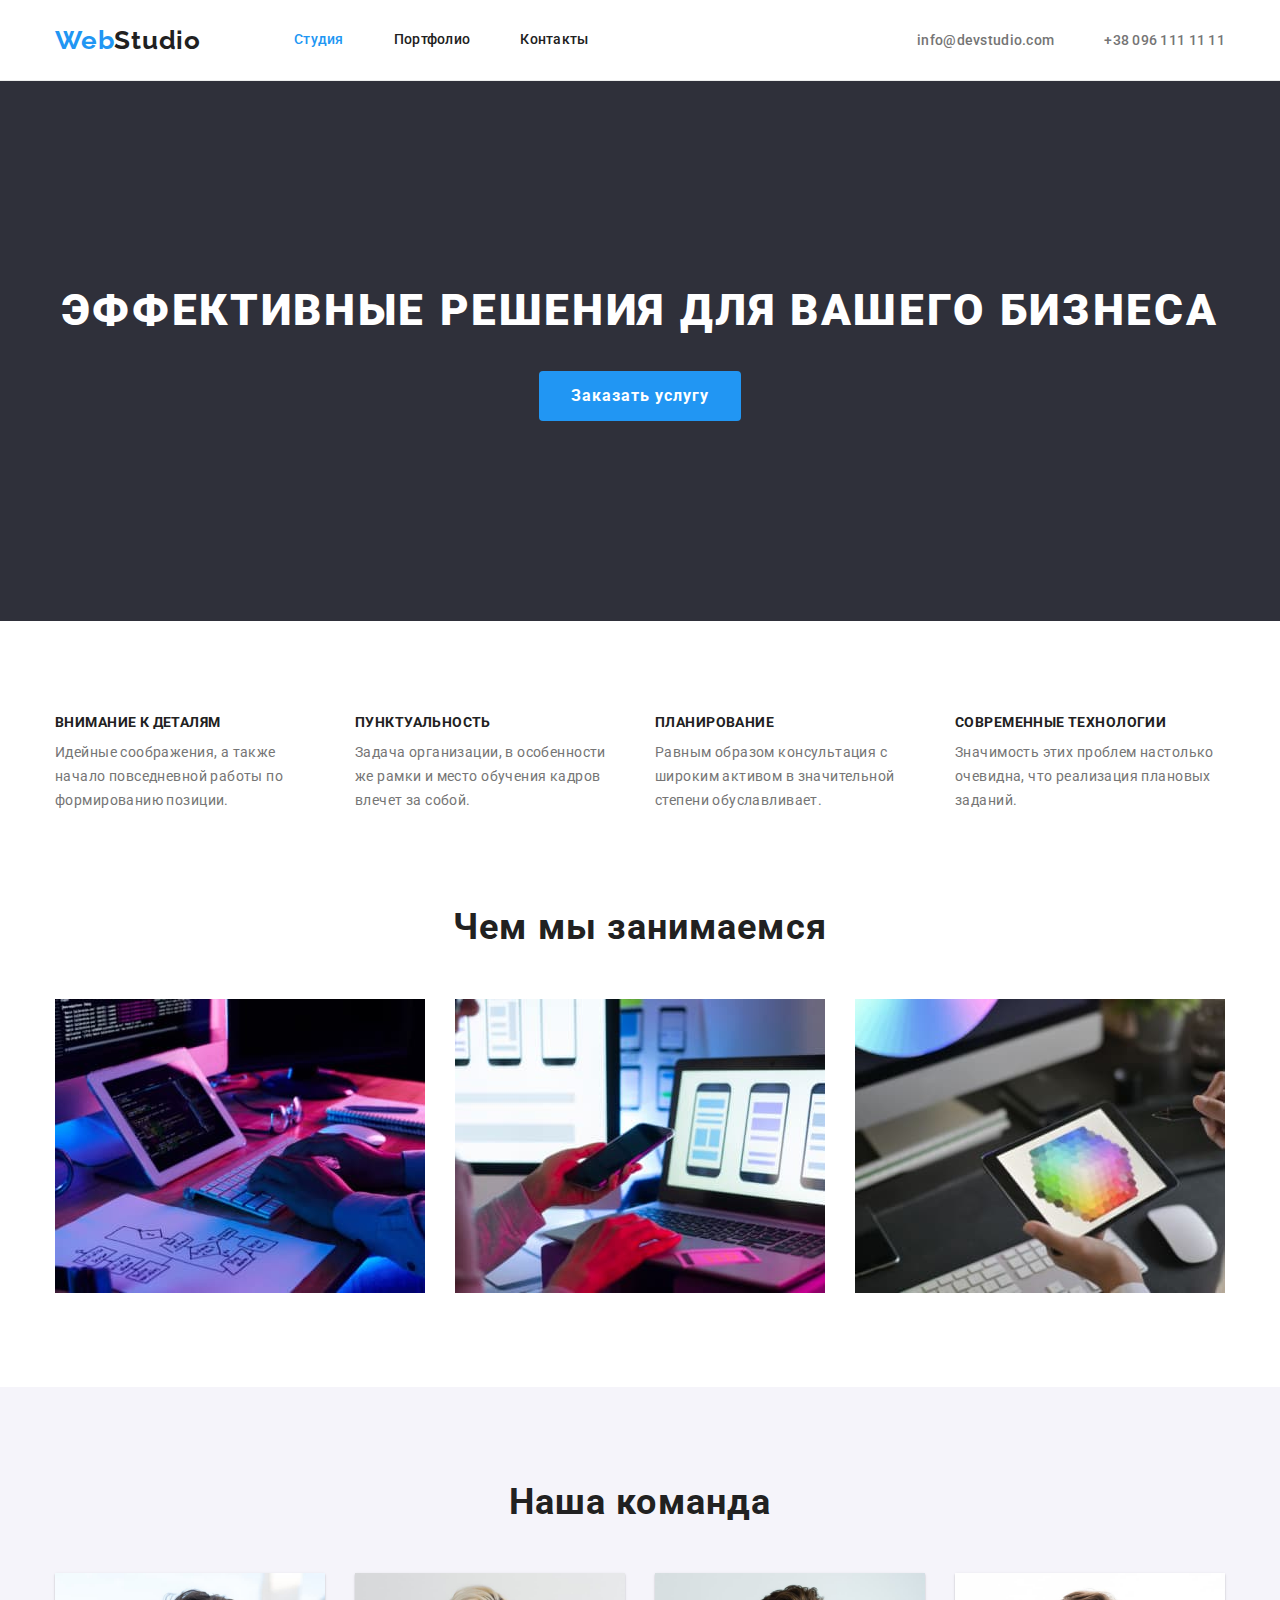
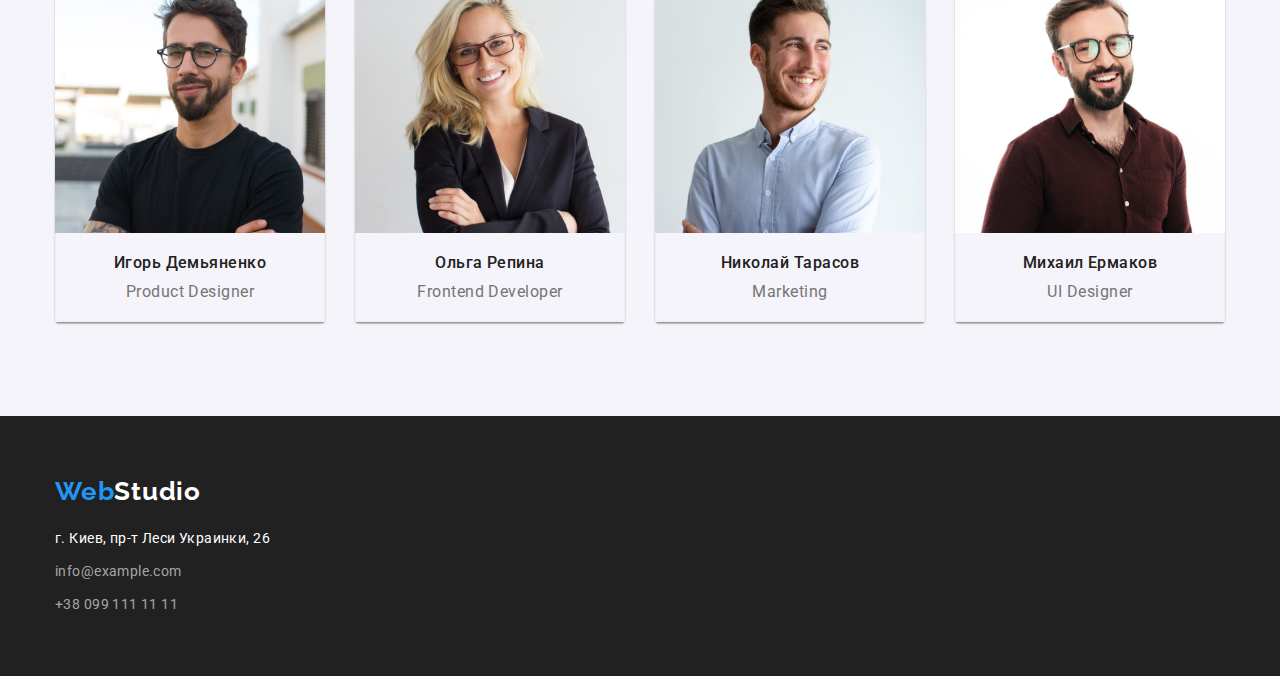
==== commit 2b1f7c77: "Добавляет позиционирование странице Портфолио" ====
--- a/index.html
+++ b/index.html
@@ -41,6 +41,7 @@
         </ul>
         </div>
     </header>
+
     <!--основной контент-->
     <main>
         <!-- Герой -->
@@ -50,7 +51,8 @@
                 <button type="button" class="button">Заказать услугу</button>
             </div>
         </section>
-        <!--особенности-->
+
+        <!--Особенности-->
         <section class="features container">
             <h2 class="title">Наши особенности</h2>
             <ul class="features-list list">
@@ -72,7 +74,8 @@
                 </li>
             </ul>
         </section>
-        <!--наше занятие-->
+
+        <!--Наше занятие-->
         <section class="jobs container">
             <h2 class="title">Чем мы занимаемся</h2>
             <ul class="jobs-list list">
@@ -87,7 +90,8 @@
                 </li>
             </ul>
         </section>
-        <!--наша команда-->
+
+        <!--Наша команда-->
         <section class="team">
             <div class="container">
                 <h2 class="title">Наша команда</h2>
@@ -96,34 +100,35 @@
                         <img src="./images/photo-1.jpg" alt="фото Игоря Демьяненко" width="270" height="260" class="team-img">
                         <div class="card-content">
                             <h3 class="name">Игорь Демьяненко</h3>
-                        <p class="prof">Product Designer</p>
+                            <p class="prof">Product Designer</p>
                         </div>
                     </li>
                     <li class="item">
                         <img src="./images/photo-2.jpg" alt="фото Ольги Репиной" width="270" height="260" class="team-img">
                         <div class="card-content">
                             <h3 class="name">Ольга Репина</h3>
-                        <p class="prof">Frontend Developer</p>
+                            <p class="prof">Frontend Developer</p>
                         </div>
                     </li>
                     <li class="item">
                         <img src="./images/photo-3.jpg" alt="фото Николая Тарасова" width="270" height="260" class="team-img">
                         <div class="card-content">
                             <h3 class="name">Николай Тарасов</h3>
-                        <p class="prof">Marketing</p>
+                            <p class="prof">Marketing</p>
                         </div>
                     </li>
                     <li class="item">
                         <img src="./images/photo-4.jpg" alt="фото Михаила Ермакова" width="270" height="260" class="team-img">
                         <div class="card-content">
                             <h3 class="name">Михаил Ермаков</h3>
-                        <p class="prof">UI Designer</p>
+                            <p class="prof">UI Designer</p>
                         </div>
                     </li>
                 </ul>
             </div>
         </section>
     </main>
+
     <!--Подвал-->
     <footer class="footer">
         <div class="container">
@@ -140,7 +145,6 @@
                 </ul>
             </address>
         </div>
-       
     </footer>
 </body>
 </html>--- a/css/styles.css
+++ b/css/styles.css
@@ -1,18 +1,29 @@
 :root {
+  /* Text colors */
   --text-color: #757575;
   --title-color: #212121;
+  --white-color: #ffffff;
+  --white-transparency-06: rgba(255, 255, 255, 0.6);
+
+  /* Button colors */
   --accent-color: #2196f3;
+  --hover-color: #188ce8;
+
+  /* Background colors */
   --primary-bkgrnd: #ffffff;
   --secondary-bkgrnd: #f5f4fa;
   --button-bkgrnd: #f5f4fa;
   --hero-bkgrnd: #2f303a;
-  --white-color: #ffffff;
-  --white-transparency-06: rgba(255, 255, 255, 0.6);
+
+  /* Border colors */
   --header-border: #ececec;
-
+  --portfolio-card-border: #eeeeee;
+
+  /* Cards distance */
   --cards-gap: 30px;
 }
 
+/* Общие стили */
 body {
   background-color: var(--primary-bkgrnd);
   color: var(--text-color);
@@ -26,11 +37,10 @@
 }
 
 .container {
+  display: block;
   margin: 0 auto;
   width: 1200px;
   padding: 0 15px;
-  /* outline: 2px solid gray; */
-  /* background-color: #ccc; */
 }
 
 img {
@@ -64,7 +74,7 @@
   color: var(--accent-color);
 }
 
-/* навигация сайта */
+/* Навигация сайта */
 
 .nav-box {
   display: flex;
@@ -137,7 +147,7 @@
   color: var(--accent-color);
 }
 
-/* герой */
+/* Герой */
 
 .hero {
   text-align: center;
@@ -160,7 +170,8 @@
   text-transform: uppercase;
 }
 
-/* кнопка */
+/* Кнопка */
+
 .button {
   border: none;
   display: inline-block;
@@ -182,7 +193,7 @@
 
 .button:hover,
 button:focus {
-  background-color: #188ce8;
+  background-color: var(--hover-color);
 }
 
 .title {
@@ -195,15 +206,11 @@
   letter-spacing: 0.03em;
 }
 
-/* особенности */
+/* Особенности */
 
 .features-list {
   display: flex;
 }
-
-/* .features-list > .item {
-  background-color: tomato;
-} */
 
 .features-list > .item:not(:last-child) {
   margin-right: 30px;
@@ -262,7 +269,7 @@
   margin-bottom: 50px;
 }
 
-/* наша команда*/
+/* Наша команда*/
 
 .team-list {
   display: flex;
@@ -283,6 +290,8 @@
 .card-content {
   padding-top: 30px;
   padding-bottom: 30px;
+  padding-left: 15px;
+  padding-right: 15px;
 }
 
 .team {
@@ -313,57 +322,27 @@
   letter-spacing: 0.03em;
 }
 
-/* футер */
-
-.footer .logo {
-  margin-bottom: 20px;
-  color: var(--white-color);
-}
-
-.footer > .container {
-  padding-top: 60px;
-  padding-bottom: 60px;
-}
-
-.address {
-  color: var(--white-color);
-  font-size: 14px;
-  line-height: 1.71;
-  letter-spacing: 0.03em;
-  font-style: normal;
-}
-
-.footer .contacts:hover,
-.footer .contacts:focus {
-  color: var(--accent-color);
-}
-
-.footer .contacts {
-  color: var(--white-transparency-06);
-  text-decoration: none;
-  font-style: normal;
-  font-size: 14px;
-  line-height: 1.71;
-  letter-spacing: 0.03em;
-}
-
-.footer {
-  background-color: var(--title-color);
-}
-
-.footer-text {
-  display: block;
-  margin-bottom: 9px;
-}
-
-.footer-list:not(:last-child) {
-  margin-bottom: 9px;
-}
-
 /* Портфолио */
 
 .works {
-  margin: 94px 0;
+  padding-top: 94px;
+  padding-bottom: 94px;
+}
+
+.works .title {
+  display: none;
+}
+
+/* Кнопки */
+
+.button-list {
+  display: flex;
+  justify-content: center;
+  margin-bottom: 50px;
+}
+
+.button-item + .button-item {
+  margin-left: 8px;
 }
 
 .filter-btn {
@@ -388,8 +367,24 @@
   background-color: var(--accent-color);
 }
 
+/* Сетка */
+
+.works-list {
+  display: flex;
+  flex-wrap: wrap;
+  margin-top: calc(-1 * var(--cards-gap));
+  margin-left: calc(-1 * var(--cards-gap));
+}
+
+.works-item {
+  flex-basis: calc(100% / 3 - 30px);
+  margin-left: var(--cards-gap);
+  margin-top: var(--cards-gap);
+}
+
 .works-list .link {
   text-decoration: none;
+  margin: 0;
 }
 
 .works-list .works-title {
@@ -401,14 +396,68 @@
 }
 
 .works-list .works-type {
-  margin: 0 0 20px;
   color: var(--text-color);
   font-size: 16px;
   line-height: 1.87;
   letter-spacing: 0.03em;
 }
 
-.works-list img {
+.card-content {
+  border: 1px solid var(--portfolio-card-border);
+  border-top: none;
+  padding-top: 20px;
+  padding-bottom: 20px;
+  padding-left: 24px;
+  padding-right: 24px;
+}
+
+.works-type {
+  margin: 0;
+}
+
+/* Футер */
+
+.footer .logo {
+  margin-bottom: 20px;
+  color: var(--white-color);
+}
+
+.footer > .container {
+  padding-top: 60px;
+  padding-bottom: 60px;
+}
+
+.address {
+  color: var(--white-color);
+  font-size: 14px;
+  line-height: 1.71;
+  letter-spacing: 0.03em;
+  font-style: normal;
+}
+
+.footer .contacts:hover,
+.footer .contacts:focus {
+  color: var(--accent-color);
+}
+
+.footer .contacts {
+  color: var(--white-transparency-06);
+  text-decoration: none;
+  font-style: normal;
+  font-size: 14px;
+  line-height: 1.71;
+  letter-spacing: 0.03em;
+}
+
+.footer {
+  background-color: var(--title-color);
+}
+
+.footer-text {
   display: block;
-  margin-bottom: 20px;
-}
+  margin-bottom: 9px;
+}
+
+.footer-list + .footer-list {
+  margin-top: 9px;
+}
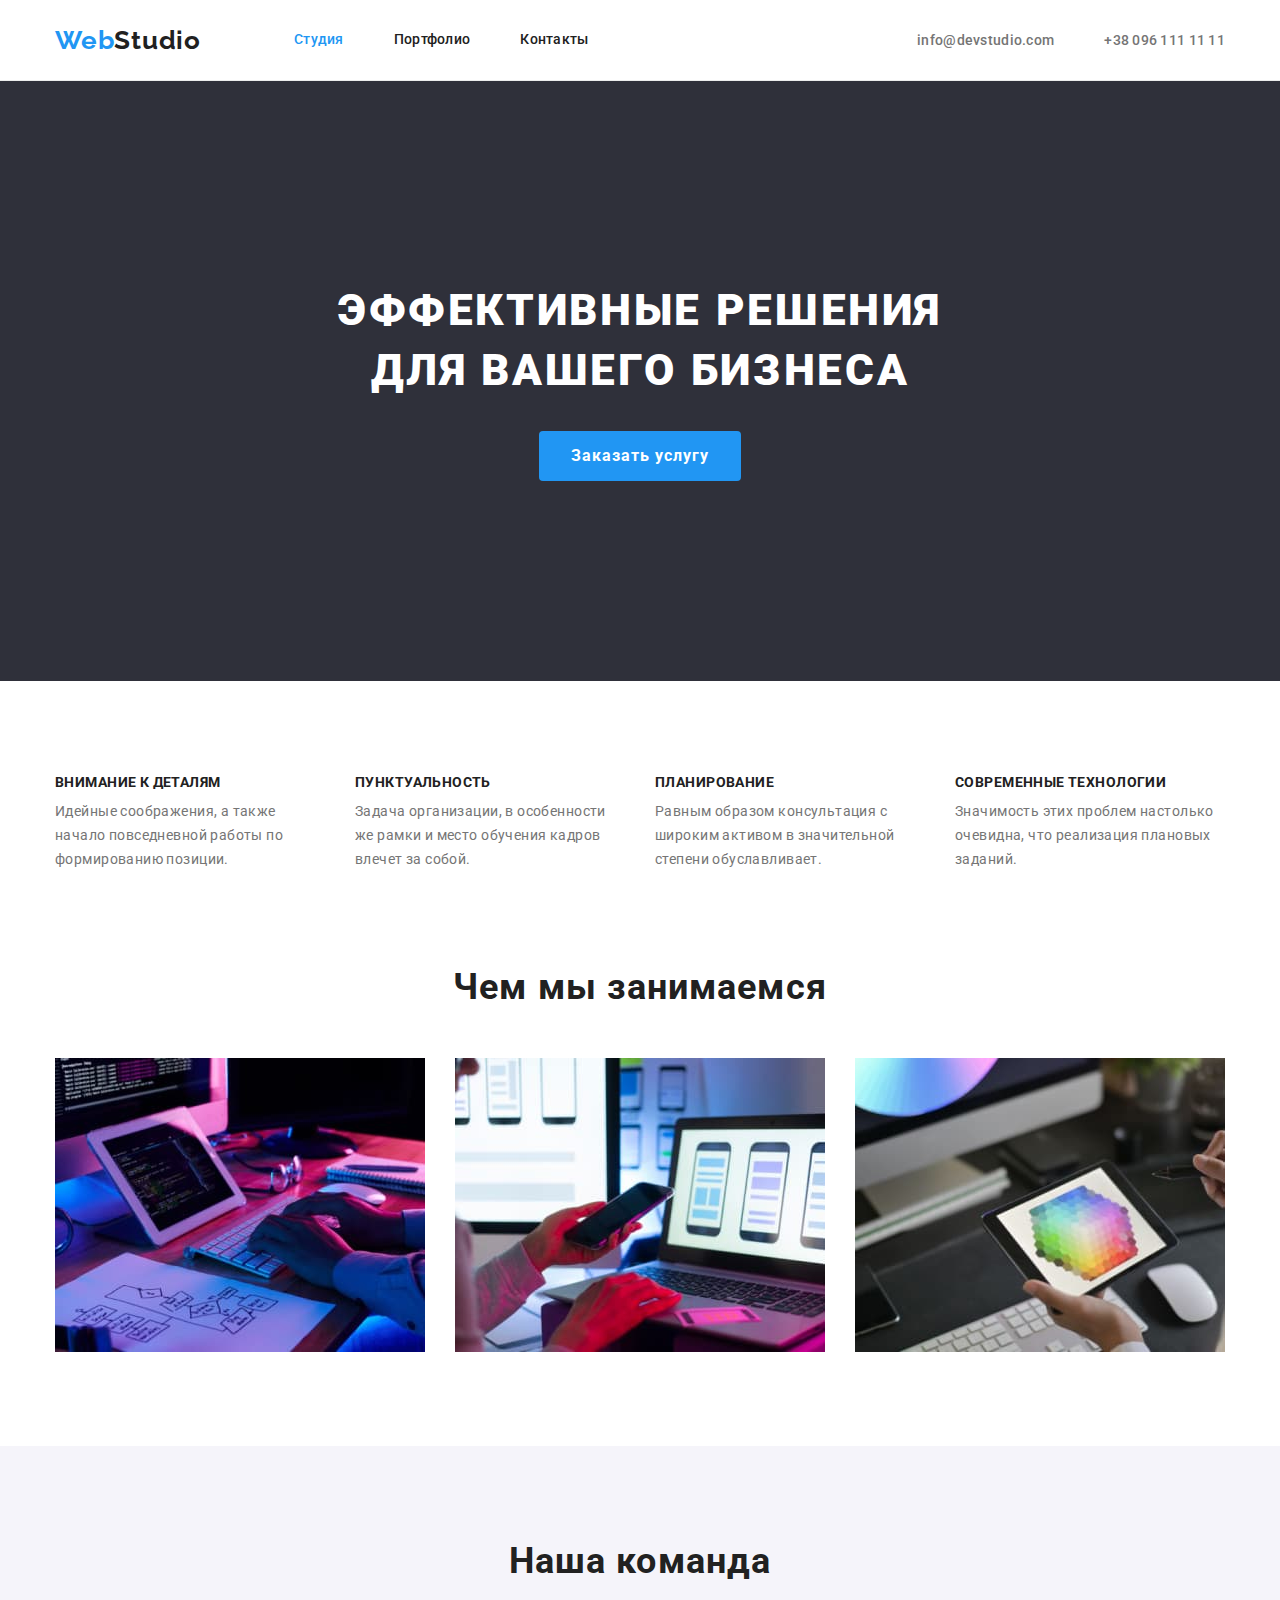
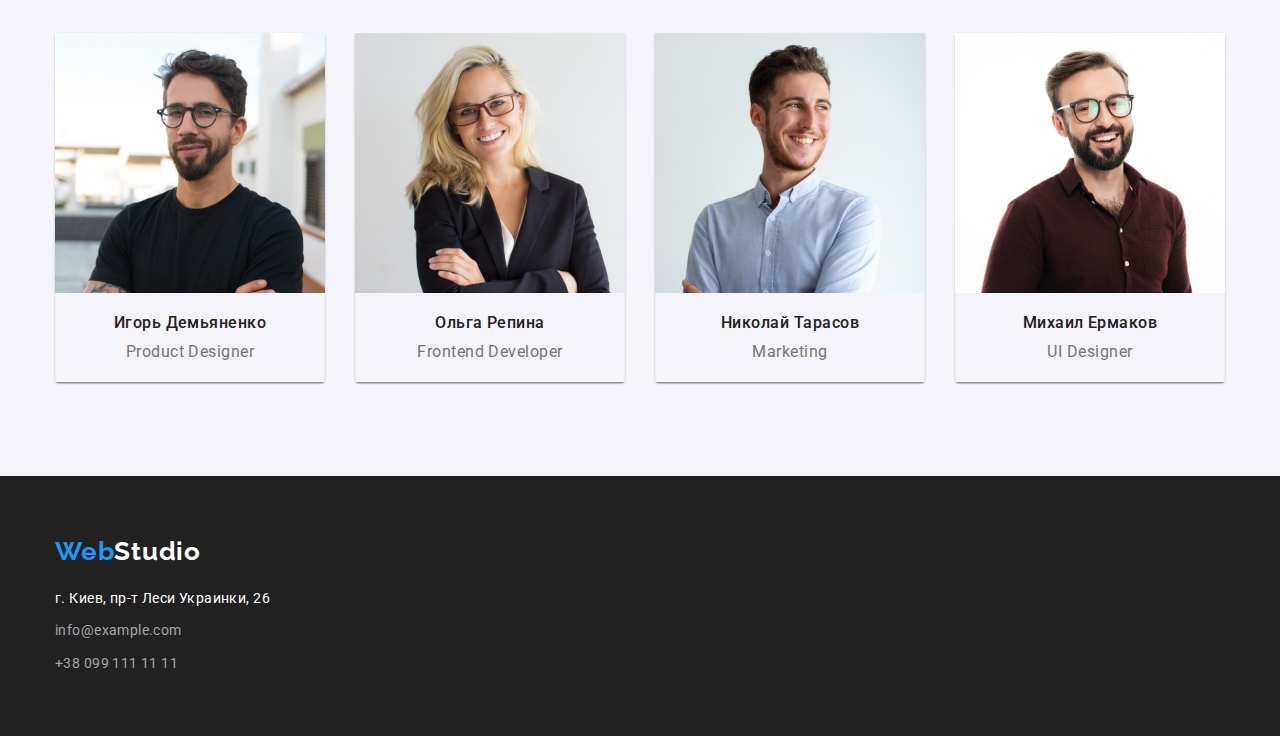
==== commit 444b29df: "Устраняет замечания ментора" ====
--- a/index.html
+++ b/index.html
@@ -32,10 +32,10 @@
             </ul>
         </nav>
         <ul class="contacts list">
-            <li>
+            <li class="contacts-item">
                 <a href="mailto:info@devstudio.com" class="email">info@devstudio.com</a>
             </li>
-            <li>
+            <li class="contacts-item">
                 <a href="tel:+380961111111" class="tel">+38 096 111 11 11</a>
             </li>
         </ul>
@@ -47,48 +47,54 @@
         <!-- Герой -->
         <section class="hero">
             <div class="container">
-                <h1>Эффективные решения для вашего бизнеса</h1>
+                <h1 class="hero-title"> Эффективные решения для вашего бизнеса</h1>
                 <button type="button" class="button">Заказать услугу</button>
             </div>
         </section>
 
         <!--Особенности-->
-        <section class="features container">
-            <h2 class="title">Наши особенности</h2>
-            <ul class="features-list list">
-                <li class="item">
-                    <h3 class="feature-title">Внимание к деталям</h3>
-                    <p class="feature-text">Идейные соображения, а также начало повседневной работы по формированию позиции.</p>
-                </li>
-                <li class="item">
-                    <h3 class="feature-title">Пунктуальность</h3>
-                    <p class="feature-text">Задача организации, в особенности же рамки и место обучения кадров влечет за собой.</p>
-                </li>
-                <li class="item">
-                    <h3 class="feature-title">Планирование</h3>
-                    <p class="feature-text">Равным образом консультация с широким активом в значительной степени обуславливает.</p>
-                </li>
-                <li class="item">
-                    <h3 class="feature-title">Современные технологии</h3>
-                    <p class="feature-text">Значимость этих проблем настолько очевидна, что реализация плановых заданий.</p>
-                </li>
-            </ul>
+        <section class="features">
+            <div class="container">
+                <h2 class="title visually-hidden">Наши особенности</h2>
+                <ul class="features-list list">
+                    <li class="item">
+                        <h3 class="feature-title">Внимание к деталям</h3>
+                        <p class="feature-text">Идейные соображения, а также начало повседневной работы по формированию позиции.</p>
+                    </li>
+                    <li class="item">
+                        <h3 class="feature-title">Пунктуальность</h3>
+                        <p class="feature-text">Задача организации, в особенности же рамки и место обучения кадров влечет за собой.</p>
+                    </li>
+                    <li class="item">
+                        <h3 class="feature-title">Планирование</h3>
+                        <p class="feature-text">Равным образом консультация с широким активом в значительной степени обуславливает.</p>
+                    </li>
+                    <li class="item">
+                        <h3 class="feature-title">Современные технологии</h3>
+                        <p class="feature-text">Значимость этих проблем настолько очевидна, что реализация плановых заданий.</p>
+                    </li>
+                </ul>
+            </div>
+            
         </section>
 
         <!--Наше занятие-->
-        <section class="jobs container">
-            <h2 class="title">Чем мы занимаемся</h2>
-            <ul class="jobs-list list">
-                <li class="item">
-                    <img width="370" height="294" src="./images/img-1.jpg" alt="Картинка с примером создания кода">
-                </li>
-                <li class="item">
-                    <img width="370" height="294" src="./images/img-2.jpg" alt="Картинка с примером создания мобильных приложений">
-                </li>
-                <li class="item">
-                    <img width="370" height="294" src="./images/img-3.jpg" alt="Картинка с примером оформления сайтов">
-                </li>
-            </ul>
+        <section class="jobs">
+            <div class="container">
+                <h2 class="title">Чем мы занимаемся</h2>
+                <ul class="jobs-list list">
+                    <li class="item">
+                        <img width="370" height="294" src="./images/img-1.jpg" alt="Картинка с примером создания кода">
+                    </li>
+                    <li class="item">
+                        <img width="370" height="294" src="./images/img-2.jpg" alt="Картинка с примером создания мобильных приложений">
+                    </li>
+                    <li class="item">
+                        <img width="370" height="294" src="./images/img-3.jpg" alt="Картинка с примером оформления сайтов">
+                    </li>
+                </ul>
+            </div>
+            
         </section>
 
         <!--Наша команда-->
--- a/css/styles.css
+++ b/css/styles.css
@@ -37,7 +37,6 @@
 }
 
 .container {
-  display: block;
   margin: 0 auto;
   width: 1200px;
   padding: 0 15px;
@@ -46,6 +45,20 @@
 img {
   display: block;
   max-width: 100%;
+}
+
+/* Скрытие заголовков */
+.visually-hidden {
+  position: absolute;
+  width: 1px;
+  height: 1px;
+  margin: -1px;
+  border: 0;
+  padding: 0;
+  white-space: nowrap;
+  clip-path: inset(100%);
+  clip: rect(0 0 0 0);
+  overflow: hidden;
 }
 
 /* Шапка сайта */
@@ -127,8 +140,8 @@
   letter-spacing: 0.02em;
 }
 
-.contacts .email {
-  margin-right: 50px;
+.contacts-item + .contacts-item {
+  margin-left: 50px;
 }
 
 .page-header .contacts {
@@ -150,24 +163,26 @@
 /* Герой */
 
 .hero {
+  padding-top: 200px;
+  padding-bottom: 200px;
+
   text-align: center;
   color: var(--white-color);
   background-color: var(--hero-bkgrnd);
 }
 
-.hero > .container {
-  padding-top: 200px;
-  padding-bottom: 200px;
-}
-
-.hero h1 {
+.hero-title {
   margin-top: 0;
   margin-bottom: 30px;
+  margin-right: auto;
+  margin-left: auto;
+  max-width: 696px;
   font-weight: 900;
   font-size: 44px;
   line-height: 1.36;
   letter-spacing: 0.06em;
   text-transform: uppercase;
+  text-align: center;
 }
 
 /* Кнопка */
@@ -226,9 +241,6 @@
 }
 
 /* временно скрытый заголовок */
-.features .title {
-  display: none;
-}
 
 .features-list .feature-title {
   color: var(--title-color);
@@ -258,7 +270,10 @@
 
 .jobs-list {
   display: flex;
-  justify-content: space-between;
+}
+
+.jobs-list .item + .item {
+  margin-left: 30px;
 }
 
 .jobs {
@@ -418,11 +433,12 @@
 /* Футер */
 
 .footer .logo {
+  margin-right: 0;
   margin-bottom: 20px;
   color: var(--white-color);
 }
 
-.footer > .container {
+.footer {
   padding-top: 60px;
   padding-bottom: 60px;
 }
